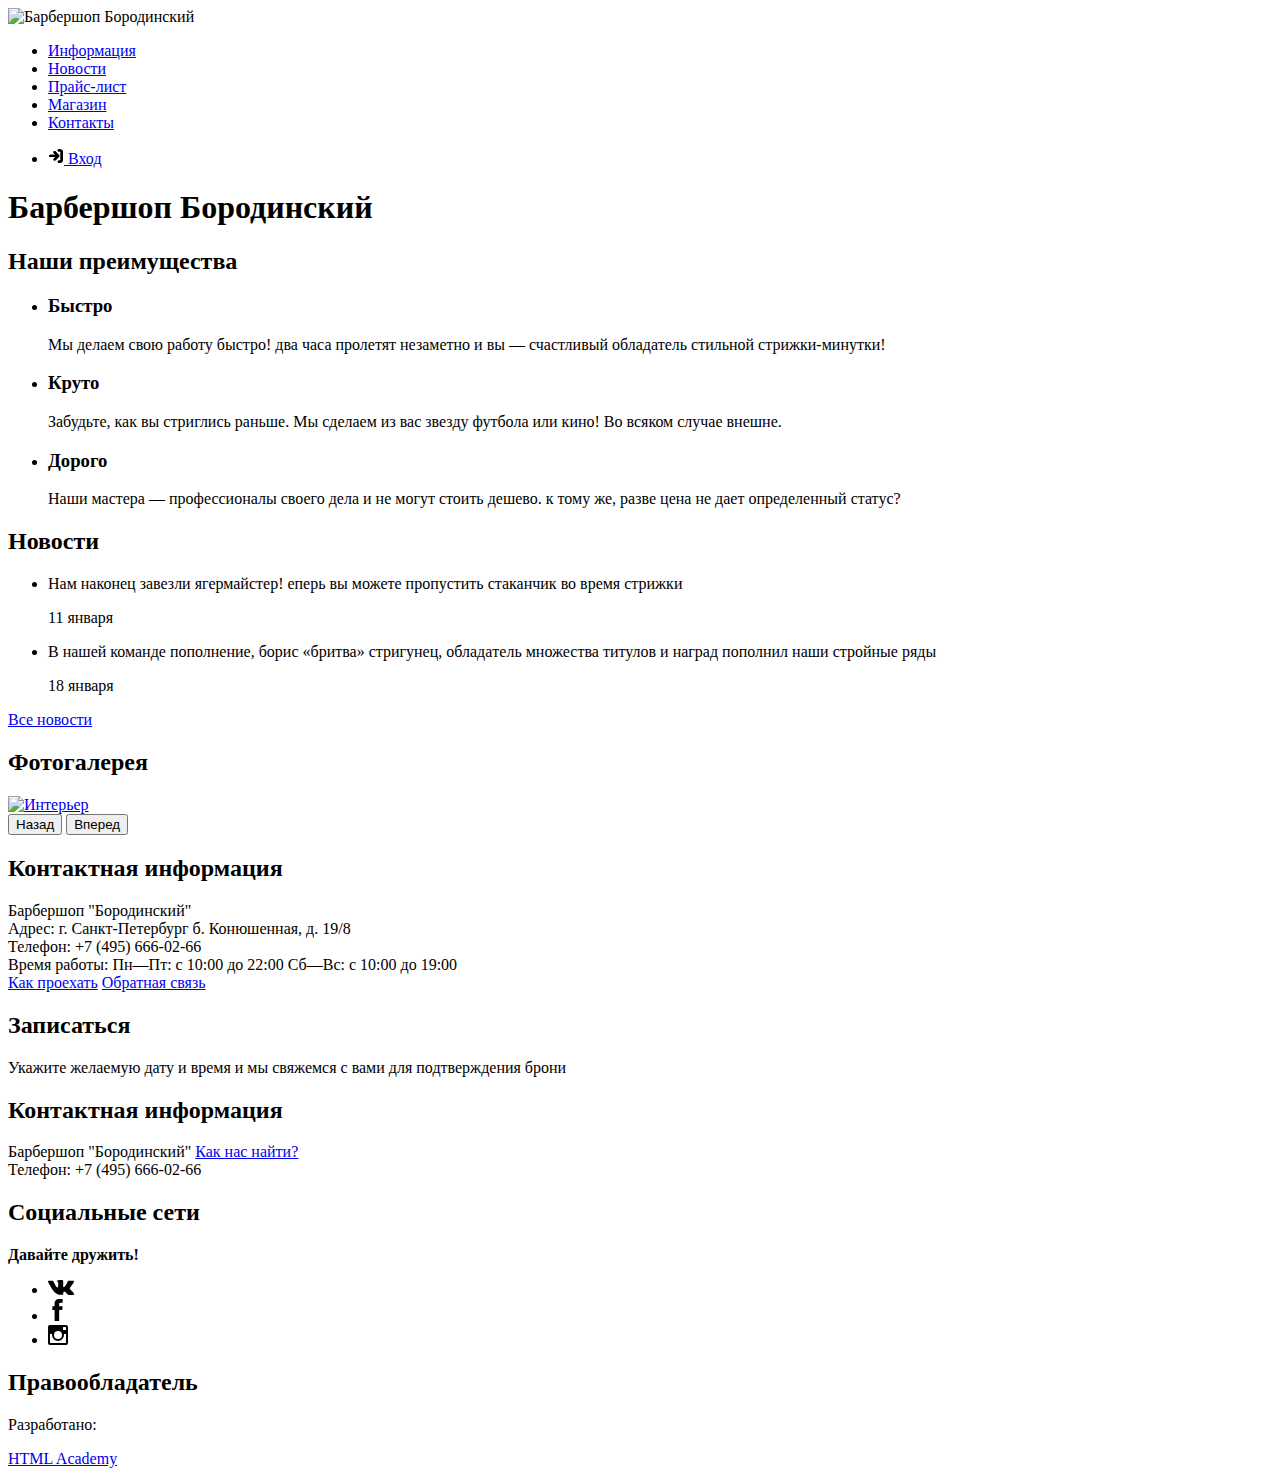
==== index.html @ 4ad704fa "Добавляет векторные изображения" ====
<!DOCTYPE html>
<html lang="ru">

<head>
  <meta charset="utf-8">
  <meta name="keywords" content="вёрстка, HTML, CSS, Барбершоп>">
  <meta name="description" content="Барбершоп Бородинский">
  <title>HTML Academy: Барбершоп</title>
</head>

<body>

  <div style="display: none;">
    <svg xmlns="http://www.w3.org/2000/svg" xmlns:xlink="http://www.w3.org/1999/xlink">
      <symbol id="icon-cross" viewBox="0 0 12 12">
        <path
          d="M11.12 2a.4.4 0 0 1 0 .57L8 5.71a.4.4 0 0 0 0 .57l3.14 3.14a.4.4 0 0 1 0 .57L10 11.13a.41.41 0 0 1-.57 0L6.27 8a.41.41 0 0 0-.57 0l-3.14 3.12a.41.41 0 0 1-.57 0L.85 10a.4.4 0 0 1 0-.57L4 6.28a.4.4 0 0 0 0-.57L.85 2.57a.4.4 0 0 1 0-.57L2 .86a.41.41 0 0 1 .57 0L5.7 4a.4.4 0 0 0 .57 0L9.41.87a.41.41 0 0 1 .57 0z" />
      </symbol>
      <symbol id="icon-vk" viewBox="0 0 26.14 14.91">
        <path
          d="M26 13.47l-.09-.17a13.55 13.55 0 0 0-2.6-3q-.87-.83-1.1-1.12A1 1 0 0 1 22 8a10.27 10.27 0 0 1 1.22-1.78l.88-1.16q2.35-3.13 2-4L26 .94a.8.8 0 0 0-.4-.22 2.14 2.14 0 0 0-.87 0h-3.92a.51.51 0 0 0-.27 0h-.3a.6.6 0 0 0-.15.14.93.93 0 0 0-.14.24 22.22 22.22 0 0 1-1.46 3.06q-.5.84-.93 1.46a7 7 0 0 1-.71.91 4.94 4.94 0 0 1-.52.47q-.23.18-.35.15l-.23-.05a.9.9 0 0 1-.31-.33 1.49 1.49 0 0 1-.16-.53V1.6a3.14 3.14 0 0 0 0-.62 2.12 2.12 0 0 0-.14-.44.73.73 0 0 0-.28-.33 1.57 1.57 0 0 0-.46-.18A9 9 0 0 0 12.57 0a8.93 8.93 0 0 0-3.25.33 1.83 1.83 0 0 0-.52.41q-.25.3-.07.33a1.67 1.67 0 0 1 1.16.59l.08.16a2.6 2.6 0 0 1 .19.63 6.32 6.32 0 0 1 .12 1 10.59 10.59 0 0 1 0 1.7q-.07.71-.13 1.1a2.21 2.21 0 0 1-.18.64 2.69 2.69 0 0 1-.16.3l-.07.07a1 1 0 0 1-.37.07.86.86 0 0 1-.46-.19 3.27 3.27 0 0 1-.56-.52 7 7 0 0 1-.66-.93q-.37-.6-.76-1.42l-.22-.39q-.2-.38-.56-1.11t-.62-1.43A.9.9 0 0 0 5.2.9h-.07a.93.93 0 0 0-.22-.16A1.44 1.44 0 0 0 4.6.65L.87.68A1 1 0 0 0 .1.94L0 1a.44.44 0 0 0 0 .22 1.08 1.08 0 0 0 .08.37Q.9 3.53 1.86 5.31t1.66 2.87Q4.23 9.27 5 10.24t1 1.24l.37.41.34.33a8.06 8.06 0 0 0 1 .78 16.34 16.34 0 0 0 1.4.9 7.6 7.6 0 0 0 1.79.72 6.19 6.19 0 0 0 2 .22h1.57a1.08 1.08 0 0 0 .72-.3l.05-.07a.9.9 0 0 0 .1-.25 1.38 1.38 0 0 0 0-.37 4.48 4.48 0 0 1 .09-1.05 2.77 2.77 0 0 1 .23-.71 1.74 1.74 0 0 1 .29-.4 1.19 1.19 0 0 1 .23-.2h.11a.86.86 0 0 1 .77.21 4.52 4.52 0 0 1 .83.79q.39.47.93 1.05a6.41 6.41 0 0 0 1 .87l.27.16a3.31 3.31 0 0 0 .71.3 1.53 1.53 0 0 0 .76.07l3.48-.05a1.58 1.58 0 0 0 .8-.17.68.68 0 0 0 .34-.37 1.06 1.06 0 0 0 0-.46 1.71 1.71 0 0 0-.1-.36z" />
      </symbol>
      <symbol id="icon-fb" viewBox="0 0 10.15 21.74">
        <path
          d="M3.34 1.12A4.77 4.77 0 0 1 6.53 0h3.61v3.81H7.81a1.07 1.07 0 0 0-1.09.83v2.55h3.42c-.08 1.23-.24 2.45-.41 3.67h-3v10.87H2.21V10.86H0V7.21h2.19V3.66a3.83 3.83 0 0 1 1.15-2.54z" />
      </symbol>
      <symbol id="icon-insta" viewBox="0 0 20 20">
        <path
          d="M18 0H2a2 2 0 0 0-2 2v16a2 2 0 0 0 2 2h16a2 2 0 0 0 2-2V2a2 2 0 0 0-2-2zm-8 6a4 4 0 1 1-4 4 4 4 0 0 1 4-4zM2.5 18a.47.47 0 0 1-.5-.5V9h2.1a3.4 3.4 0 0 0-.1 1 6 6 0 1 0 12 0 3.4 3.4 0 0 0-.1-1H18v8.5a.47.47 0 0 1-.5.5zM18 4.5a.47.47 0 0 1-.5.5h-2a.47.47 0 0 1-.5-.5v-2a.47.47 0 0 1 .5-.5h2a.47.47 0 0 1 .5.5z" />
      </symbol>
      <symbol id="icon-lock" viewBox="0 0 15 15">
        <path
          d="M11.25 6.56V3.75a3.75 3.75 0 1 0-7.5 0v2.81a1.88 1.88 0 0 0-1.88 1.88v4.69A1.87 1.87 0 0 0 3.75 15h7.5a1.88 1.88 0 0 0 1.88-1.88V8.44a1.88 1.88 0 0 0-1.88-1.87zM8 11.11v1.55a.47.47 0 0 1-.94 0v-1.55a.92.92 0 0 1-.47-.79.94.94 0 1 1 1.87 0 .92.92 0 0 1-.47.79zm1.37-4.55H5.63V3.75a1.87 1.87 0 1 1 3.75 0v2.81z" />
      </symbol>
      <symbol id="icon-login" viewBox="0 0 16 16">
        <path
          d="M7.31 9.06l-.08.07-1.43 1.46a1.24 1.24 0 0 0-.23.32 1.17 1.17 0 0 0 .19 1.33 1.15 1.15 0 0 0 .95.37 1.18 1.18 0 0 0 .79-.37l1.85-1.86 1.72-1.72a1.15 1.15 0 0 0 .19-.27 1.11 1.11 0 0 0 .12-.6 1 1 0 0 0-.21-.58c-.14-.17-.29-.32-.44-.48L7.34 3.34a1.1 1.1 0 0 0-1-.28 1.12 1.12 0 0 0-.7.41 1.14 1.14 0 0 0-.27.67 1.19 1.19 0 0 0 .39 1l1.5 1.5.08.08H2.1a1.21 1.21 0 0 0-.72.42 1.15 1.15 0 0 0-.24 1 1.12 1.12 0 0 0 .39.62 1.14 1.14 0 0 0 .78.29h5zM12.51 8v3.93a.59.59 0 0 1-.26.5.67.67 0 0 1-.41.11h-1.27a1.18 1.18 0 0 0-.66.42 1.17 1.17 0 0 0 .21 1.67 1.1 1.1 0 0 0 .69.24h1a6 6 0 0 0 .64 0 2.32 2.32 0 0 0 .73-.24 3 3 0 0 0 .62-.42 3.14 3.14 0 0 0 .71-.86 2.88 2.88 0 0 0 .35-1.42v-8.2a2.51 2.51 0 0 0-.26-.9 3.05 3.05 0 0 0-.88-1.07 2.88 2.88 0 0 0-1.78-.62h-1.32a1.15 1.15 0 0 0-.65.37 1.12 1.12 0 0 0-.31.73 1.1 1.1 0 0 0 .18.67 1.13 1.13 0 0 0 1 .56h1.18a.62.62 0 0 1 .55.56v3.94z" />
        <path
          d="M7.31 9.06h-5a1.14 1.14 0 0 1-.78-.29 1.12 1.12 0 0 1-.39-.62 1.15 1.15 0 0 1 .24-1 1.21 1.21 0 0 1 .72-.45h5.24l-.08-.08-1.5-1.5a1.19 1.19 0 0 1-.39-1 1.14 1.14 0 0 1 .27-.67 1.12 1.12 0 0 1 .7-.41 1.1 1.1 0 0 1 1 .28l3.39 3.38c.15.15.3.31.44.48a1 1 0 0 1 .21.58 1.11 1.11 0 0 1-.12.6 1.15 1.15 0 0 1-.19.27l-1.72 1.75-1.84 1.86a1.18 1.18 0 0 1-.79.37 1.15 1.15 0 0 1-.95-.37 1.17 1.17 0 0 1-.19-1.33 1.24 1.24 0 0 1 .23-.32l1.43-1.44.08-.07z" />
        <path
          d="M12.51 8V4.06a.62.62 0 0 0-.51-.57h-1.18a1.13 1.13 0 0 1-1-.56 1.1 1.1 0 0 1-.18-.67 1.12 1.12 0 0 1 .36-.75 1.15 1.15 0 0 1 .65-.37h1.32a2.88 2.88 0 0 1 1.78.62 3.05 3.05 0 0 1 .85 1.04 2.51 2.51 0 0 1 .26.9v8.2a2.88 2.88 0 0 1-.35 1.42 3.14 3.14 0 0 1-.71.86 3 3 0 0 1-.62.42 2.32 2.32 0 0 1-.73.24 5.94 5.94 0 0 1-.64 0h-1a1.1 1.1 0 0 1-.69-.24 1.17 1.17 0 0 1-.21-1.6 1.18 1.18 0 0 1 .66-.42h1.27a.67.67 0 0 0 .41-.11.59.59 0 0 0 .26-.5V8.04z" />
      </symbol>
      <symbol id="icon-user" viewBox="0 0 15 15">
        <path
          d="M13.31 11.5a2.38 2.38 0 0 0-.87-1.24 11.26 11.26 0 0 0-2.7-1.15 3.6 3.6 0 0 1-.65-.28.76.76 0 0 1-.29-.52 2.59 2.59 0 0 1 0-.31 6.73 6.73 0 0 0 1.07-3.64 2.14 2.14 0 0 0-2.41-2.45A2.14 2.14 0 0 0 5 4.36a6.64 6.64 0 0 0 1.23 3.73v.21a.75.75 0 0 1-.29.52 3.57 3.57 0 0 1-.65.28 11.21 11.21 0 0 0-2.7 1.13 2.46 2.46 0 0 0-.87 1.27 5.12 5.12 0 0 0-.22 1.61h12.03a5.12 5.12 0 0 0-.22-1.61z" />
      </symbol>
    </svg>
  </div>

  <header class="page-header">
    <div class="container">
      <div class="page-header__wrapper">
        <nav class="page-header__nav main-nav">
          <a class="page-header__logo logo">
            <img src="https://via.placeholder.com/371x155" width="371" height="155" alt="Барбершоп Бородинский">
          </a>
          <ul class="main-nav__list">
            <li class="main-nav__item">
              <a class="main-nav__link" href="#">Информация</a>
            </li>
            <li class="main-nav__item">
              <a class="main-nav__link" href="#">Новости</a>
            </li>
            <li class="main-nav__item">
              <a class="main-nav__link" href="#">Прайс-лист</a>
            </li>
            <li class="main-nav__item">
              <a class="main-nav__link" href="catalog.html">Магазин</a>
            </li>
            <li class="main-nav__item">
              <a class="main-nav__link" href="#contacts">Контакты</a>
            </li>
          </ul>
          <ul class="personal-area">
            <li class="personal-area__item">
              <a class="personal-area__link" href="#">
                <svg role="img" aria-hidden="true" width="16" height="16">
                  <use xlink:href="#icon-login" x="0" y="0"></use>
                </svg>
                Вход
              </a>
            </li>
          </ul>
        </nav>
      </div>
    </div>
  </header>
  <!-- /.page-header -->

  <main>
    <h1 class="visually-hidden">Барбершоп Бородинский</h1>

    <section class="advantages">
      <h2 class="visually-hidden">Наши преимущества</h2>
      <div class="container">
        <ul class="advantages__list">
          <li class="advantages__item">
            <h3 class="advantages__title">Быстро</h3>
            <p class="advantages__description">Мы делаем свою работу быстро! два часа пролетят незаметно и вы —
              счастливый обладатель стильной стрижки-минутки!</p>
          </li>
          <li class="advantages__item">
            <h3 class="advantages__title">Круто</h3>
            <p class="advantages__description">Забудьте, как вы стриглись раньше. Мы сделаем из вас звезду футбола или
              кино! Во всяком случае внешне.</p>
          </li>
          <li class="advantages__item">
            <h3 class="advantages__title">Дорого</h3>
            <p class="advantages__description">Наши мастера — профессионалы своего дела и не могут стоить дешево. к тому
              же, разве цена не дает определенный статус?</p>
          </li>
        </ul>
      </div>
    </section>
    <!-- /.advantages -->

    <div class="container">
      <div class="page-wrapper">

        <section class="section news">
          <h2 class="section__title">Новости</h2>
          <ul class="news__list">
            <li class="news__item">
              <p class="news__description">Нам наконец завезли ягермайстер! еперь вы можете пропустить стаканчик во
                время стрижки</p>
              <!-- <date class="news__date" datetime="2020-01-11">11 января</date> -->
              <span class="news__date">11 января</span>
            </li>
            <li class="news__item">
              <p class="news__description">В нашей команде пополнение, борис «бритва» стригунец, обладaтель множества
                титулов и наград пополнил наши стройные ряды</p>
              <!-- <date class="news__date" datetime="2020-01-18">18 января</date> -->
              <span class="news__date">18 января</span>
            </li>
          </ul>
          <a class="btn" href="news.html">Все новости</a>
        </section>
        <!-- /.news -->

        <section class="section photo">
          <h2 class="section__title">Фотогалерея</h2>
          <div class="photo__gallery">
            <a href="#">
              <img src="img/studio.jpg" width="286" height="164" alt="Интерьер">
            </a>
          </div>
          <div class="photo__buttons">
            <button class="photo__btn photo__btn--previous btn" type="button">Назад</button>
            <button class="photo__btn photo__btn--next btn" type="button">Вперед</button>
          </div>
        </section>
        <!-- /.photo -->

      </div>
      <div class="page-wrapper">

        <section id="contacts" class="section contacts">
          <h2 class="section__title">Контактная информация</h2>
          <div itemscope itemtype="http://schema.org/LocalBusiness">
            <span itemprop="name" class="company">Барбершоп "Бородинский"</span>
            <div itemprop="address" itemscope itemtype="http://schema.org/PostalAddress">
              Адрес:
              <span itemprop="addressLocality">г. Санкт-Петербург</span>
              <span itemprop="streetAddress" class="street">б. Конюшенная, д. 19/8</span>
            </div>
            <div>Телефон: <span itemprop="telephone">+7 (495) 666-02-66</span></div>
            <div>
              Время работы:
              <span itemprop="openingHours" content="Mo-Fr 10:00-22:00">Пн—Пт: с 10:00 до 22:00</span>
              <span itemprop="openingHours" content="Sa-Su 10:00-19:00">Сб—Вс: с 10:00 до 19:00</span>
            </div>
          </div>
          <div class="contacts__buttons">
            <a class="contacts__btn contacts__btn--get-to btn" href="map.html">Как проехать</a>
            <a class="contacts__btn contacts__btn--feedback btn" href="contacts.html">Обратная связь</a>
          </div>
        </section>
        <!-- /.contacts -->

        <section class="section sign-up">
          <h2 class="section__title">Записаться</h2>
          <p class="sing-up__lead">Укажите желаемую дату и время и мы свяжемся с вами для подтверждения брони</p>
          <!-- Здесь будет форма -->
        </section>
        <!-- /.sign-up -->

      </div>
    </div>

  </main>
  <!-- /main -->

  <footer class="page-footer">
    <div class="container">
      <div class="page-footer__wrapper">

        <section class="page-footer__contacts footer-contacts">
          <h2 class="visually-hidden">Контактная информация</h2>
          <div itemscope itemtype="http://schema.org/LocalBusiness">
            <span itemprop="name" class="company">Барбершоп "Бородинский"</span>
            <a href="map.html">Как нас найти?</a>
            <div>Телефон: <span itemprop="telephone">+7 (495) 666-02-66</span></div>
          </div>
        </section>
        <!-- /.footer-contacts -->

        <section class="social">
          <h2 class="visually-hidden">Социальные сети</h2>
          <b class="social__lead">Давайте дружить!</b>
          <ul class="social__list">
            <li class="social__item">
              <a href="https://vk.com/" class="social__link" aria-label="ВКонтакте" target="_blank" rel="noreferrer">
                <svg role="img" aria-hidden="true" width="26" height="15">
                  <use xlink:href="#icon-vk" x="0" y="0"></use>
                </svg>
              </a>
            </li>
            <li class="social__item">
              <a href="https://facebook.com/" class="social__link" aria-label="Фейсбук" target="_blank"
                rel="noreferrer">
                <svg role="img" aria-hidden="true" width="19" height="22">
                  <use xlink:href="#icon-fb" x="0" y="0"></use>
                </svg>
              </a>
            </li>
            <li class="social__item">
              <a href="https://instagram.com/" class="social__link" aria-label="Инстаграм" target="_blank"
                rel="noreferrer">
                <svg role="img" aria-hidden="true" width="20" height="20">
                  <use xlink:href="#icon-insta" x="0" y="0"></use>
                </svg>
              </a>
            </li>
          </ul>
        </section>
        <!-- /.social -->

        <section class="copyright">
          <h2 class="visually-hidden">Правообладатель</h2>
          <p>Разработано:</p>
          <a href="https://htmlacademy.ru">HTML Academy</a>
        </section>
        <!-- /.copyright -->

      </div>
    </div>
  </footer>
  <!-- /.page-footer -->

</body>

</html>
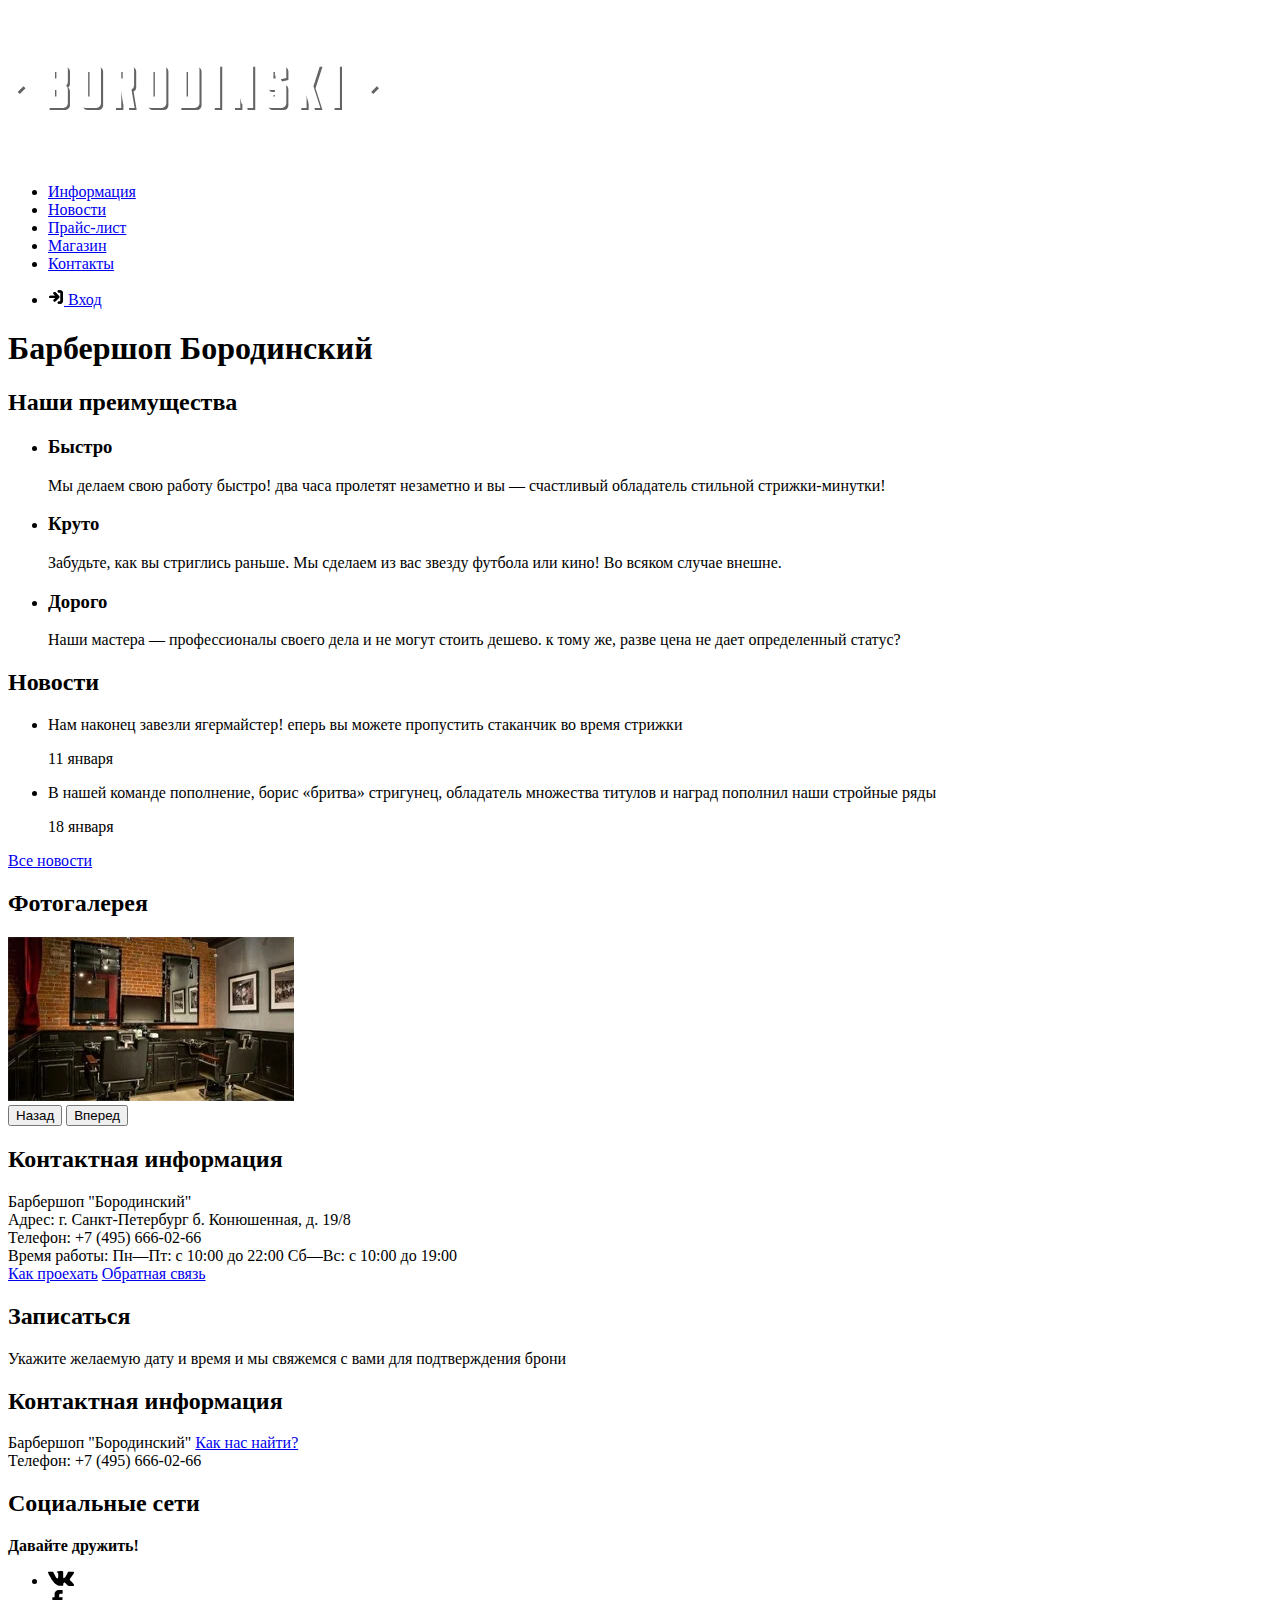
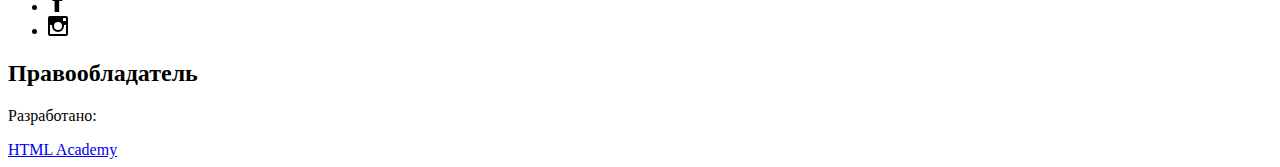
==== commit 89a92b78: "Добавляет контентные изображения" ====
--- a/index.html
+++ b/index.html
@@ -52,7 +52,7 @@
       <div class="page-header__wrapper">
         <nav class="page-header__nav main-nav">
           <a class="page-header__logo logo">
-            <img src="https://via.placeholder.com/371x155" width="371" height="155" alt="Барбершоп Бородинский">
+            <img src="img/index-logo.svg" width="371" height="155" alt="Барбершоп Бородинский">
           </a>
           <ul class="main-nav__list">
             <li class="main-nav__item">
@@ -141,7 +141,10 @@
           <h2 class="section__title">Фотогалерея</h2>
           <div class="photo__gallery">
             <a href="#">
-              <img src="img/studio.jpg" width="286" height="164" alt="Интерьер">
+              <picture>
+                <source type="image/webp" srcset="img/files/index-gallery-1@1x.webp 1x">
+                <img src="img/files/index-gallery-1@1x.jpg" width="286" height="164" alt="Интерьер">
+              </picture>
             </a>
           </div>
           <div class="photo__buttons">
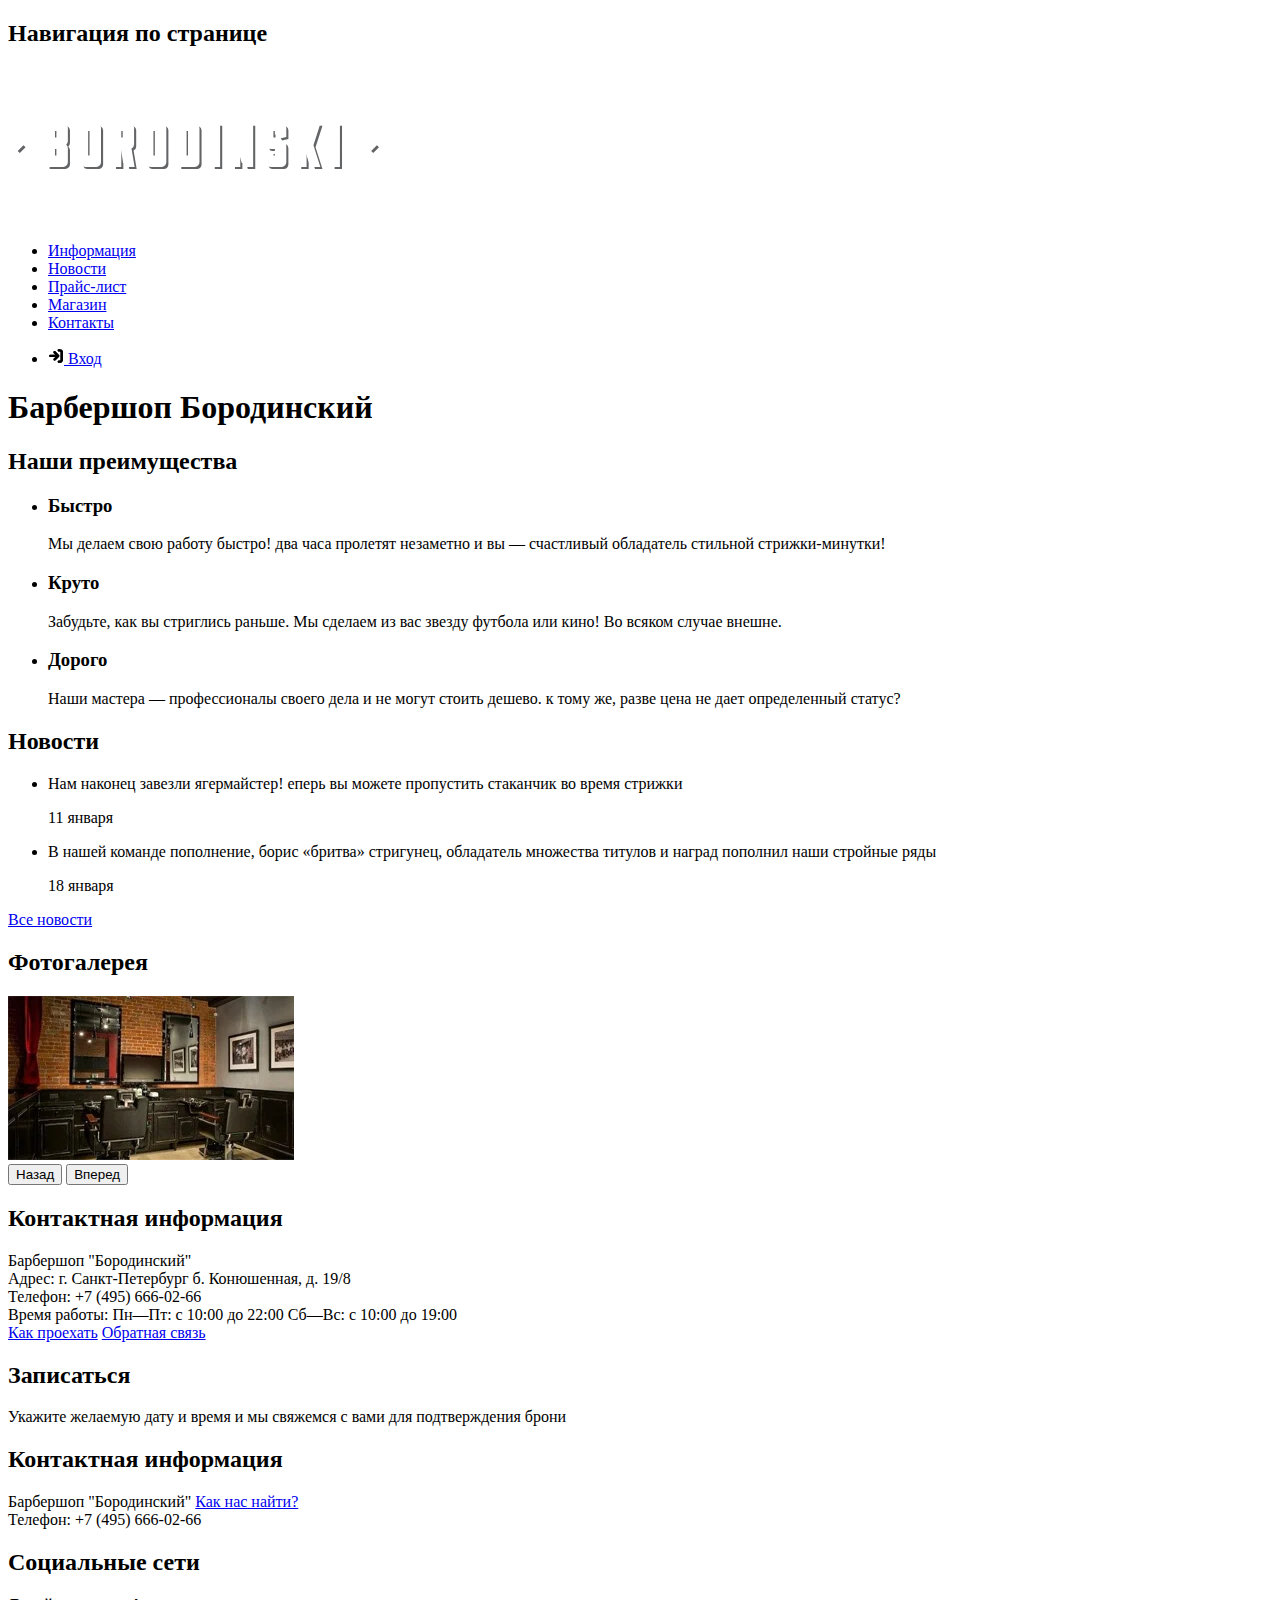
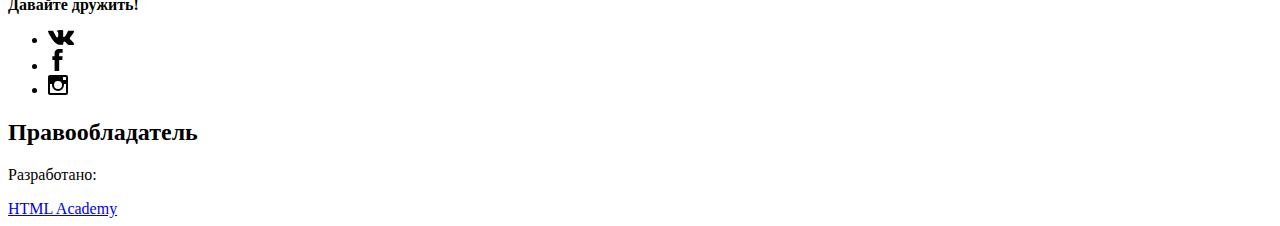
==== commit 16e076d2: "Добавляет атрибуты Aria" ====
--- a/index.html
+++ b/index.html
@@ -5,6 +5,10 @@
   <meta charset="utf-8">
   <meta name="keywords" content="вёрстка, HTML, CSS, Барбершоп>">
   <meta name="description" content="Барбершоп Бородинский">
+  <link rel="icon" type="image/png" sizes="32x32" href="img/icon-32.png">
+  <link rel="icon" type="image/png" sizes="16x16" href="img/icon-16.png">
+  <link rel="apple-touch-icon" sizes="180x180" href="/apple-touch-icon.png">
+  <link rel="manifest" href="/manifest.json">
   <title>HTML Academy: Барбершоп</title>
 </head>
 
@@ -50,24 +54,25 @@
   <header class="page-header">
     <div class="container">
       <div class="page-header__wrapper">
-        <nav class="page-header__nav main-nav">
+        <nav class="page-header__nav main-nav" aria-labelledby="nav-heading">
+          <h2 id="nav-heading" class="visually-hidden">Навигация по странице</h2>
           <a class="page-header__logo logo">
             <img src="img/index-logo.svg" width="371" height="155" alt="Барбершоп Бородинский">
           </a>
-          <ul class="main-nav__list">
-            <li class="main-nav__item">
+          <ul class="main-nav__list" role="menu">
+            <li class="main-nav__item" role="menuitem">
               <a class="main-nav__link" href="#">Информация</a>
             </li>
-            <li class="main-nav__item">
+            <li class="main-nav__item" role="menuitem">
               <a class="main-nav__link" href="#">Новости</a>
             </li>
-            <li class="main-nav__item">
+            <li class="main-nav__item" role="menuitem">
               <a class="main-nav__link" href="#">Прайс-лист</a>
             </li>
-            <li class="main-nav__item">
+            <li class="main-nav__item" role="menuitem">
               <a class="main-nav__link" href="catalog.html">Магазин</a>
             </li>
-            <li class="main-nav__item">
+            <li class="main-nav__item" role="menuitem">
               <a class="main-nav__link" href="#contacts">Контакты</a>
             </li>
           </ul>
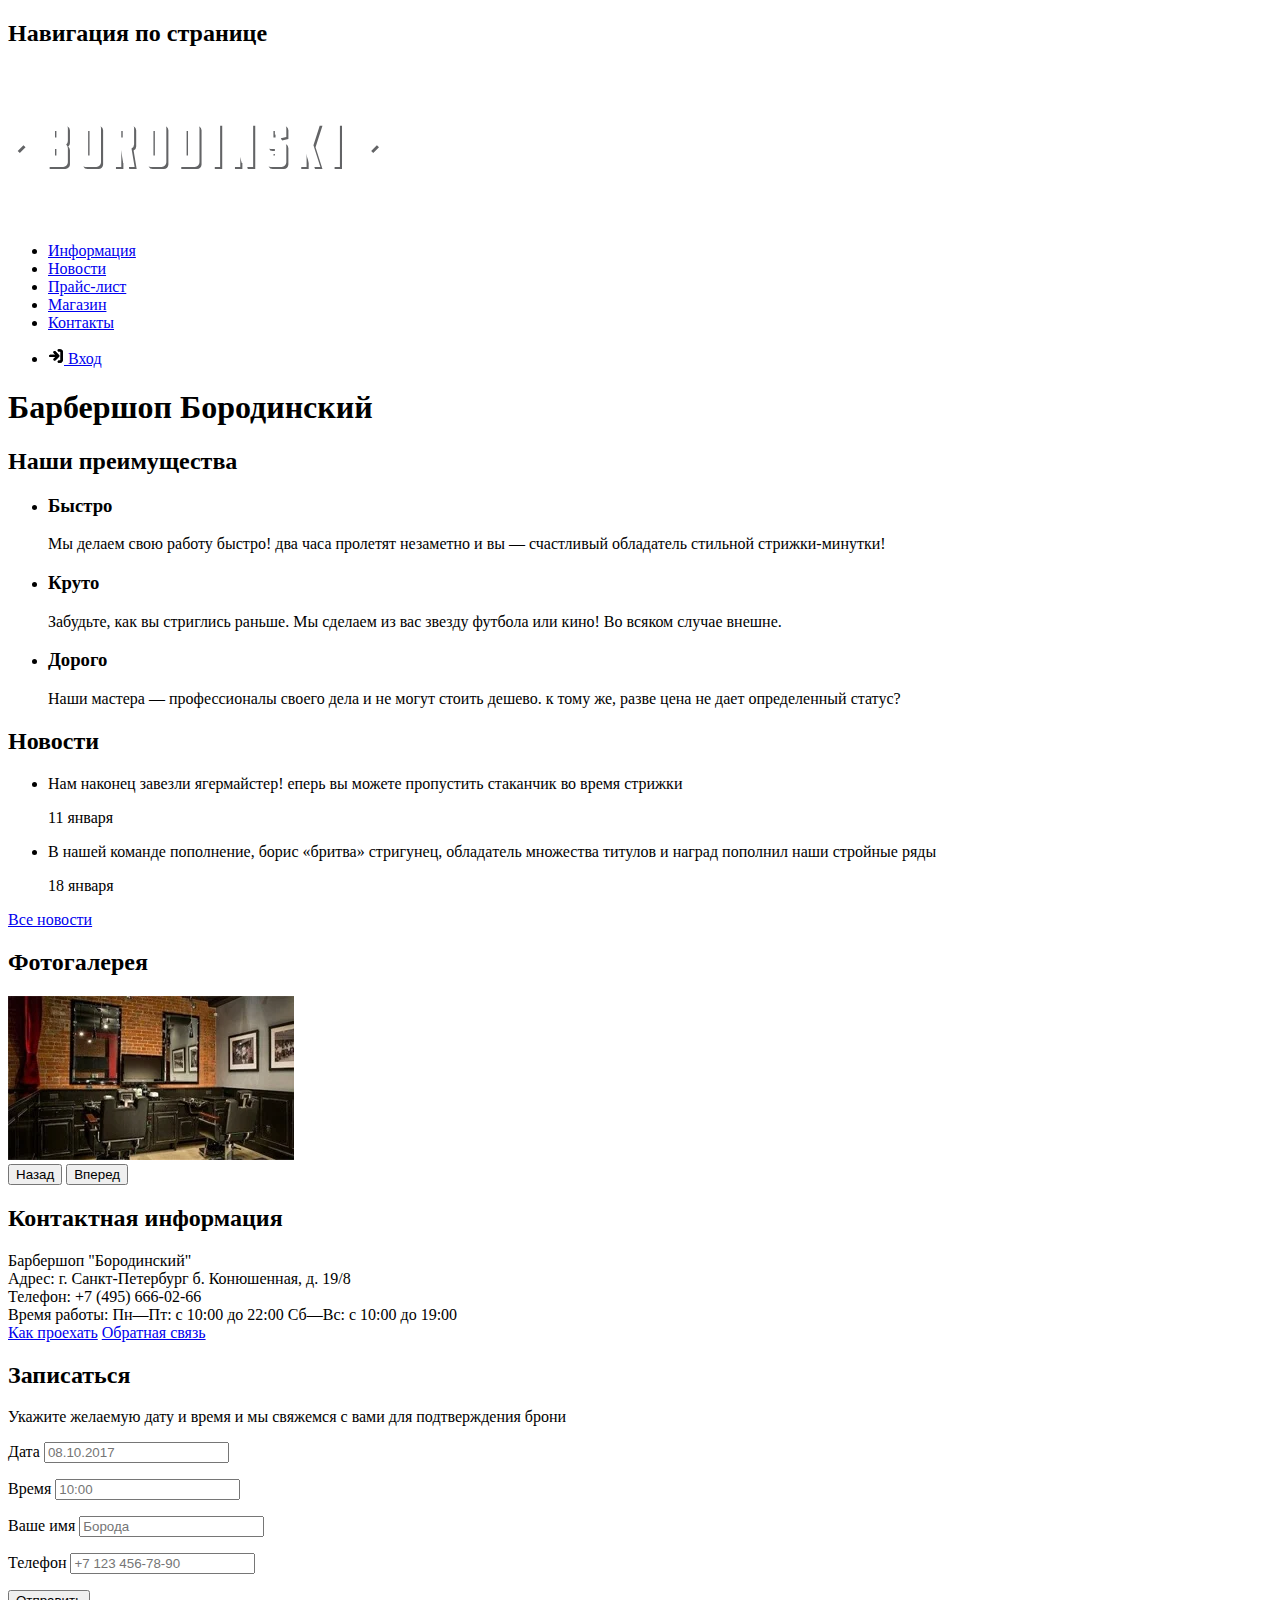
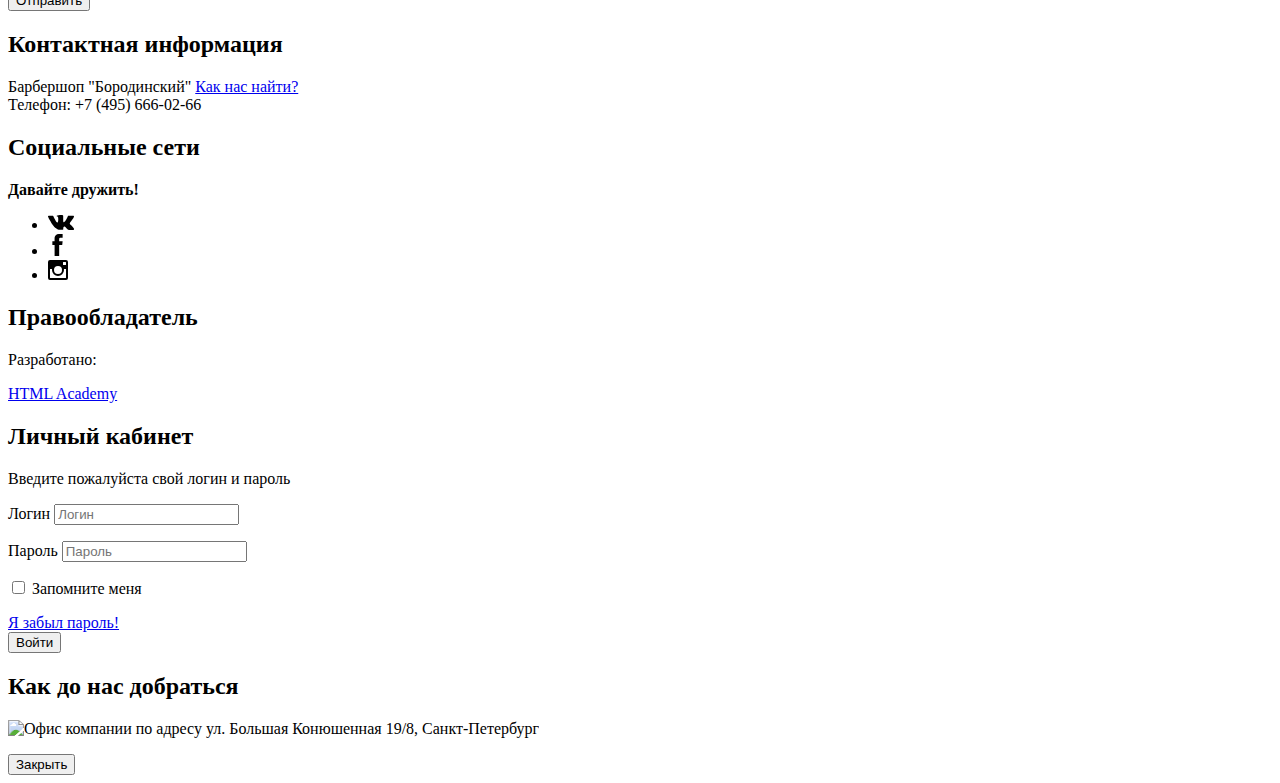
==== commit b6a703fc: "Добавляет модальные окна на все страницы" ====
--- a/index.html
+++ b/index.html
@@ -95,8 +95,8 @@
   <main>
     <h1 class="visually-hidden">Барбершоп Бородинский</h1>
 
-    <section class="advantages">
-      <h2 class="visually-hidden">Наши преимущества</h2>
+    <section class="advantages" aria-labelledby="advantages">
+      <h2 id="advantages" class="visually-hidden">Наши преимущества</h2>
       <div class="container">
         <ul class="advantages__list">
           <li class="advantages__item">
@@ -122,8 +122,8 @@
     <div class="container">
       <div class="page-wrapper">
 
-        <section class="section news">
-          <h2 class="section__title">Новости</h2>
+        <section class="section news" aria-labelledby="news">
+          <h2 id="news" class="section__title">Новости</h2>
           <ul class="news__list">
             <li class="news__item">
               <p class="news__description">Нам наконец завезли ягермайстер! еперь вы можете пропустить стаканчик во
@@ -142,8 +142,8 @@
         </section>
         <!-- /.news -->
 
-        <section class="section photo">
-          <h2 class="section__title">Фотогалерея</h2>
+        <section class="section photo" aria-labelledby="photo">
+          <h2 id="photo" class="section__title">Фотогалерея</h2>
           <div class="photo__gallery">
             <a href="#">
               <picture>
@@ -162,8 +162,8 @@
       </div>
       <div class="page-wrapper">
 
-        <section id="contacts" class="section contacts">
-          <h2 class="section__title">Контактная информация</h2>
+        <section class="section contacts" aria-labelledby="contacts">
+          <h2 id="contacts" class="section__title">Контактная информация</h2>
           <div itemscope itemtype="http://schema.org/LocalBusiness">
             <span itemprop="name" class="company">Барбершоп "Бородинский"</span>
             <div itemprop="address" itemscope itemtype="http://schema.org/PostalAddress">
@@ -185,10 +185,32 @@
         </section>
         <!-- /.contacts -->
 
-        <section class="section sign-up">
-          <h2 class="section__title">Записаться</h2>
+        <section class="section sign-up" aria-labelledby="sign-up">
+          <h2 id="sign-up" class="section__title">Записаться</h2>
           <p class="sing-up__lead">Укажите желаемую дату и время и мы свяжемся с вами для подтверждения брони</p>
-          <!-- Здесь будет форма -->
+          <form class="sign-up__form sign-up-form" action="https://echo.htmlacademy.ru" method="post">
+            <div class="sign-up-form__row">
+              <p class="sign-up-form__col">
+                <label class="sign-up-form__label" for="date">Дата</label>
+                <input type="text" name="date" id="date" placeholder="08.10.2017" required>
+              </p>
+              <p class="sign-up-form__col">
+                <label class="sign-up-form__label" for="time">Время</label>
+                <input type="text" name="time" id="time" placeholder="10:00" required>
+              </p>
+            </div>
+            <div class="sign-up-form__row">
+              <p class="sign-up-form__col">
+                <label class="sign-up-form__label" for="name">Ваше имя</label>
+                <input type="text" name="name" id="name" placeholder="Борода" required>
+              </p>
+              <p class="sign-up-form__col">
+                <label class="sign-up-form__label" for="phone">Телефон</label>
+                <input type="tel" name="phone" id="phone" placeholder="+7 123 456-78-90" required>
+              </p>
+            </div>
+            <button class="sign-up-form__btn" type="submit">Отправить</button>
+          </form>
         </section>
         <!-- /.sign-up -->
 
@@ -202,8 +224,8 @@
     <div class="container">
       <div class="page-footer__wrapper">
 
-        <section class="page-footer__contacts footer-contacts">
-          <h2 class="visually-hidden">Контактная информация</h2>
+        <section class="page-footer__contacts footer-contacts" aria-labelledby="footer-contacts">
+          <h2 id="footer-contacts" class="visually-hidden">Контактная информация</h2>
           <div itemscope itemtype="http://schema.org/LocalBusiness">
             <span itemprop="name" class="company">Барбершоп "Бородинский"</span>
             <a href="map.html">Как нас найти?</a>
@@ -212,8 +234,8 @@
         </section>
         <!-- /.footer-contacts -->
 
-        <section class="social">
-          <h2 class="visually-hidden">Социальные сети</h2>
+        <section class="social" aria-labelledby="social">
+          <h2 id="social" class="visually-hidden">Социальные сети</h2>
           <b class="social__lead">Давайте дружить!</b>
           <ul class="social__list">
             <li class="social__item">
@@ -243,8 +265,8 @@
         </section>
         <!-- /.social -->
 
-        <section class="copyright">
-          <h2 class="visually-hidden">Правообладатель</h2>
+        <section class="copyright" aria-labelledby="copyright">
+          <h2 id="copyright" class="visually-hidden">Правообладатель</h2>
           <p>Разработано:</p>
           <a href="https://htmlacademy.ru">HTML Academy</a>
         </section>
@@ -255,6 +277,40 @@
   </footer>
   <!-- /.page-footer -->
 
+  <section class="modal" aria-labelledby="modal">
+    <h2 id="modal" class="modal__title">Личный кабинет</h2>
+    <p class="modal__lead">Введите пожалуйста свой логин и пароль</p>
+    <form class="modal__form modal-form" action="https://echo.htmlacademy.ru" method="post">
+      <p class="modal-form__row">
+        <label class="visually-hidden" for="login">Логин</label>
+        <input type="email" name="login" id="login" placeholder="Логин" required>
+      </p>
+      <p class="modal-form__row">
+        <label class="visually-hidden" for="password">Пароль</label>
+        <input type="password" name="password" id="password" placeholder="Пароль" required>
+      </p>
+      <div class="modal-form__row">
+        <p class="modal-form__col">
+          <input type="checkbox" name="checkbox" id="checkbox">
+          <label class="modal-form__label" for="checkbox">Запомните меня</label>
+        </p>
+        <a class="modal-form__link" href="#">Я забыл пароль!</a>
+      </div>
+      <button class="modal-form__btn" type="submit">Войти</button>
+    </form>
+  </section>
+  <!-- /.modal -->
+
+  <section class="map" aria-labelledby="map">
+    <h2 id="map" class="visually-hidden">Как до нас добраться</h2>
+    <p class="map__content">
+      <img src="img/map.jpg" width="780" height="560"
+        alt="Офис компании по адресу ул. Большая Конюшенная 19/8, Санкт-Петербург">
+    </p>
+    <button class="map__btn" type="button">Закрыть</button>
+  </section>
+  <!-- /.map -->
+
 </body>
 
 </html>
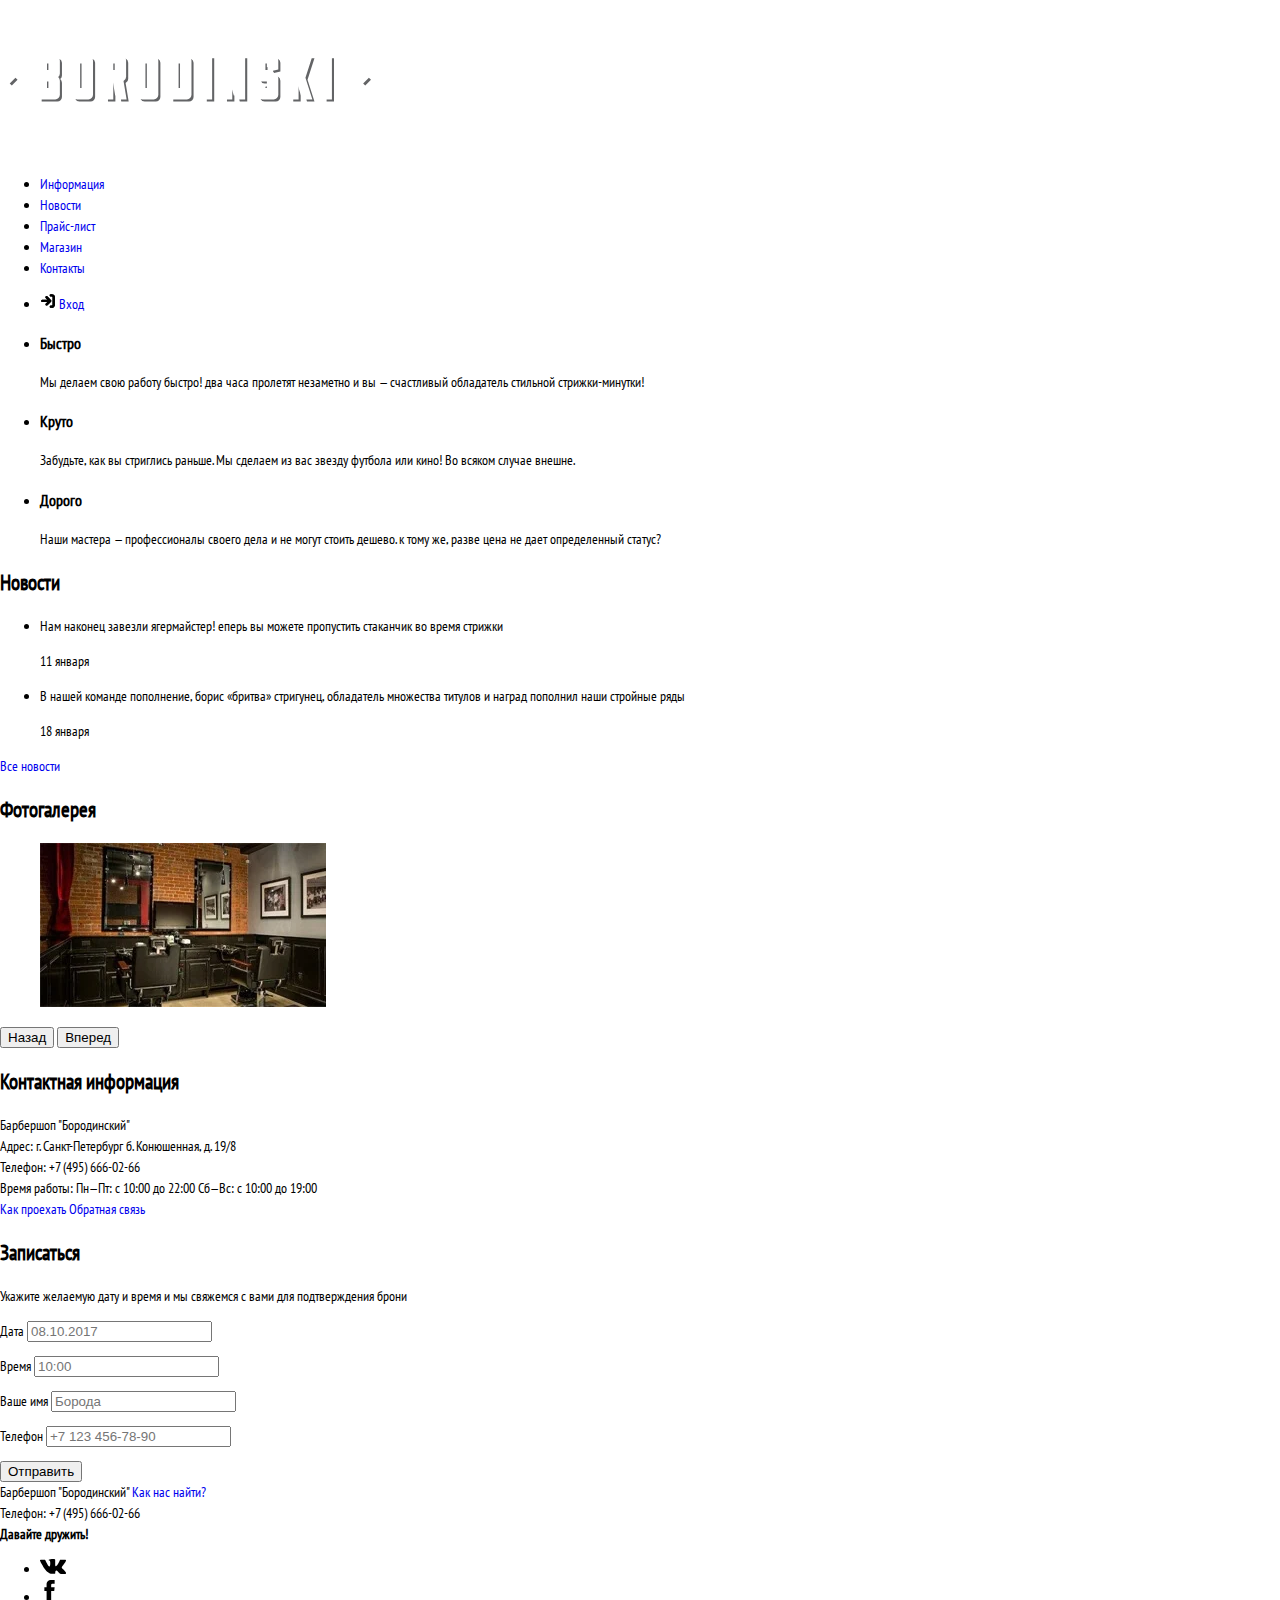
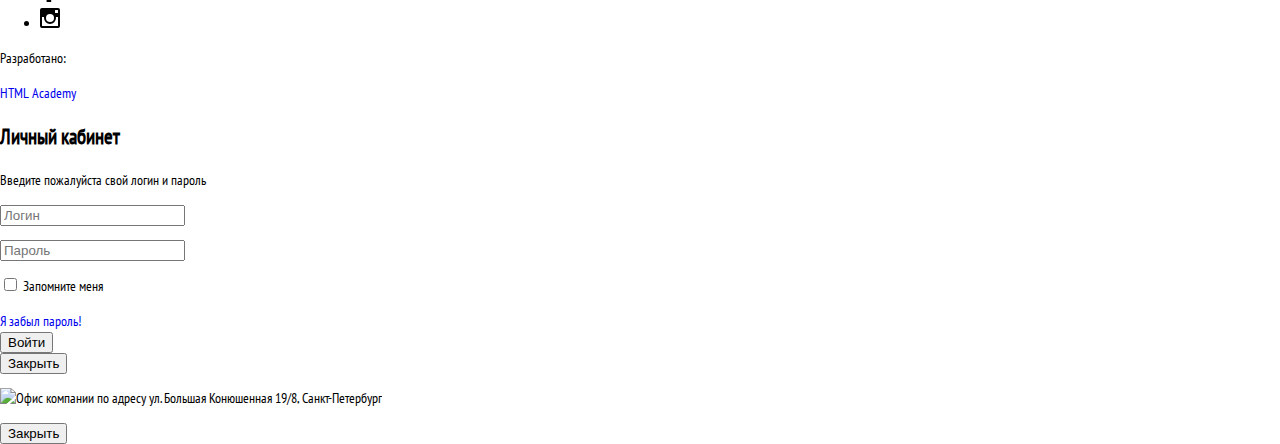
==== commit c3c31ed3: "Подключает шрифт "PT Sans Narrow" ко всем страницам проекта «Барбершоп»" ====
--- a/index.html
+++ b/index.html
@@ -9,7 +9,9 @@
   <link rel="icon" type="image/png" sizes="16x16" href="img/icon-16.png">
   <link rel="apple-touch-icon" sizes="180x180" href="/apple-touch-icon.png">
   <link rel="manifest" href="/manifest.json">
+  <link rel="preload" href="./fonts/pt-sans-narrow-regular.woff2" as="font" type="font/woff2" crossorigin="anonymous">
   <title>HTML Academy: Барбершоп</title>
+  <link rel="stylesheet" href="css/style.css">
 </head>
 
 <body>
@@ -144,14 +146,14 @@
 
         <section class="section photo" aria-labelledby="photo">
           <h2 id="photo" class="section__title">Фотогалерея</h2>
-          <div class="photo__gallery">
+          <figure class="photo__gallery">
             <a href="#">
               <picture>
                 <source type="image/webp" srcset="img/files/index-gallery-1@1x.webp 1x">
                 <img src="img/files/index-gallery-1@1x.jpg" width="286" height="164" alt="Интерьер">
               </picture>
             </a>
-          </div>
+          </figure>
           <div class="photo__buttons">
             <button class="photo__btn photo__btn--previous btn" type="button">Назад</button>
             <button class="photo__btn photo__btn--next btn" type="button">Вперед</button>
@@ -268,7 +270,7 @@
         <section class="copyright" aria-labelledby="copyright">
           <h2 id="copyright" class="visually-hidden">Правообладатель</h2>
           <p>Разработано:</p>
-          <a href="https://htmlacademy.ru">HTML Academy</a>
+          <a href="https://htmlacademy.ru" lang="en">HTML Academy</a>
         </section>
         <!-- /.copyright -->
 
@@ -277,7 +279,7 @@
   </footer>
   <!-- /.page-footer -->
 
-  <section class="modal" aria-labelledby="modal">
+  <section class="modal modal--login" aria-labelledby="modal">
     <h2 id="modal" class="modal__title">Личный кабинет</h2>
     <p class="modal__lead">Введите пожалуйста свой логин и пароль</p>
     <form class="modal__form modal-form" action="https://echo.htmlacademy.ru" method="post">
@@ -298,16 +300,17 @@
       </div>
       <button class="modal-form__btn" type="submit">Войти</button>
     </form>
+    <button class="modal__close-btn" type="button">Закрыть</button>
   </section>
   <!-- /.modal -->
 
-  <section class="map" aria-labelledby="map">
+  <section class="modal modal--map" aria-labelledby="map">
     <h2 id="map" class="visually-hidden">Как до нас добраться</h2>
     <p class="map__content">
-      <img src="img/map.jpg" width="780" height="560"
+      <img src="img/files/map-desktop@1x.png" width="780" height="560"
         alt="Офис компании по адресу ул. Большая Конюшенная 19/8, Санкт-Петербург">
     </p>
-    <button class="map__btn" type="button">Закрыть</button>
+    <button class="modal__close-btn" type="button">Закрыть</button>
   </section>
   <!-- /.map -->
 
--- a/css/style.css
+++ b/css/style.css
@@ -0,0 +1,63 @@
+@font-face {
+  font-family: "PT Sans Narrow";
+  font-style: normal;
+  font-weight: 400;
+  font-display: swap;
+  src: url("../fonts/pt-sans-narrow-regular.woff2") format("woff2"),
+    url("../fonts/pt-sans-narrow-regular.woff") format("woff");
+}
+
+html {
+  box-sizing: border-box;
+  font-size: 100%;
+}
+
+*,
+*::before,
+*::after {
+  box-sizing: inherit;
+}
+
+body {
+  font-family: "PT Sans Narrow", "Arial", sans-serif;
+  font-weight: 400;
+  line-height: 1.5;
+  font-size: 14px;
+
+  min-width: 320px;
+  height: 100%;
+  margin: 0;
+  padding: 0;
+
+  color: #000;
+  background-color: #fff;
+}
+
+a {
+  text-decoration: none;
+}
+
+img {
+  max-width: 100%;
+  height: auto;
+
+  pointer-events: none;
+}
+
+.visually-hidden:not(:focus):not(:active) {
+  position: absolute;
+
+  overflow: hidden;
+  clip: rect(0, 0, 0, 0);
+
+  width: 1px;
+  height: 1px;
+  margin: -1px;
+  padding: 0;
+
+  white-space: nowrap;
+
+  border: 0;
+
+  clip-path: inset(100%);
+}
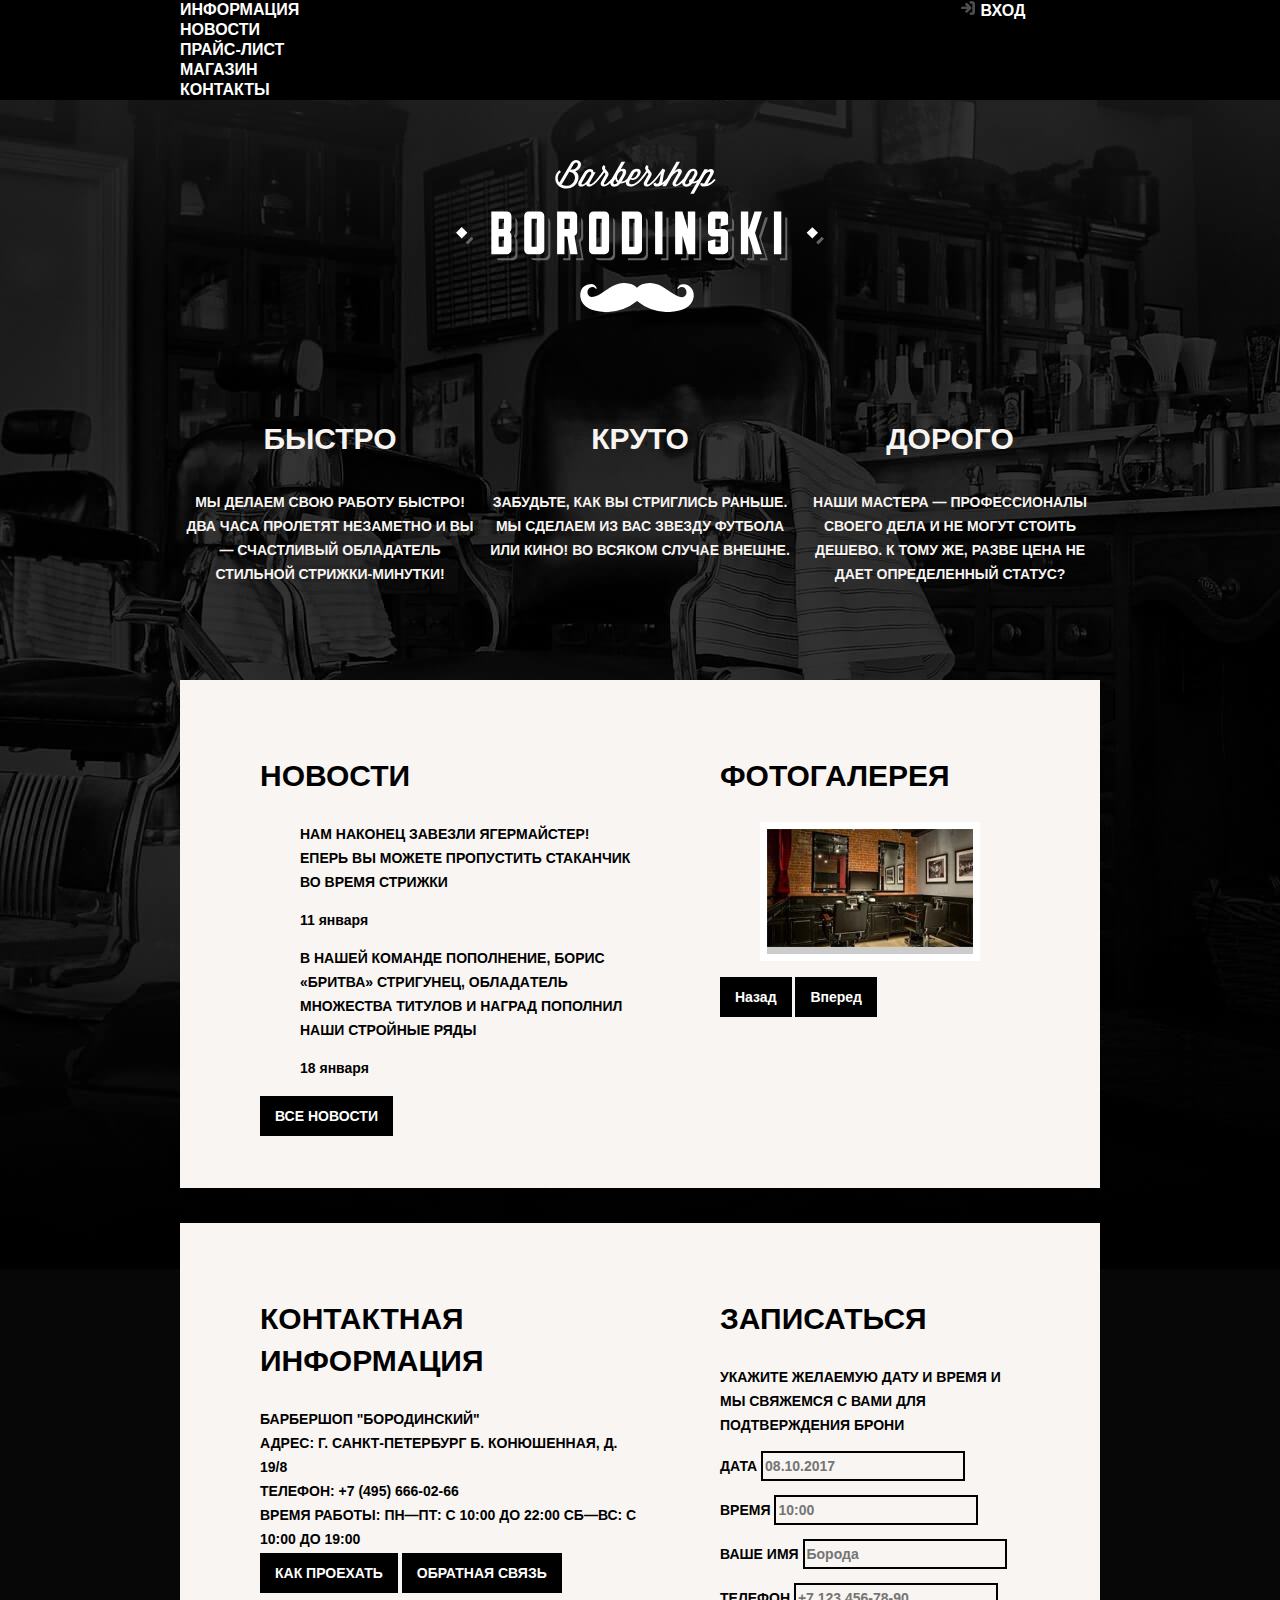
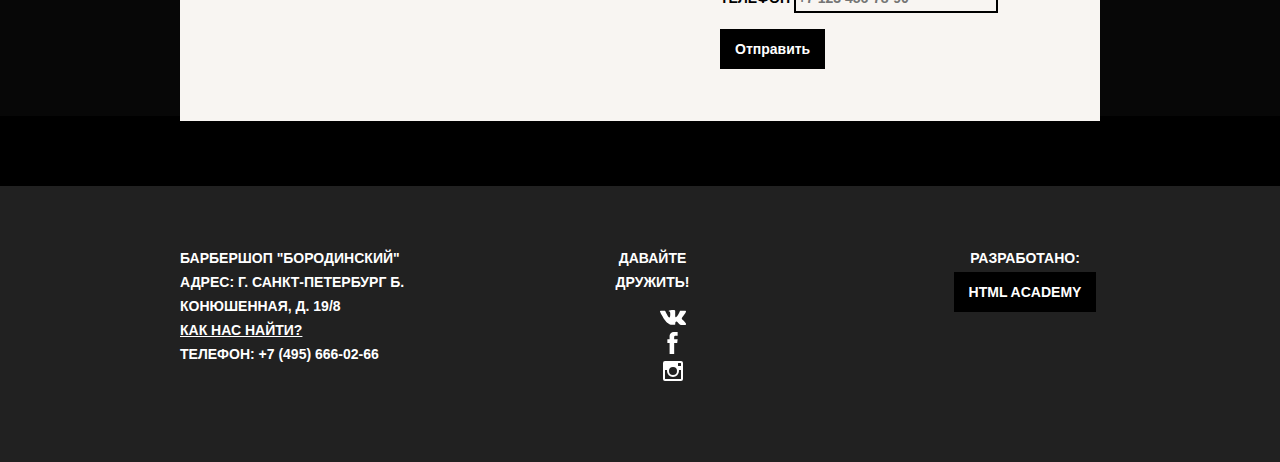
==== commit 7a1f284b: "Располагает элементы главной страницы проекта «Барбершоп» по сетке в соответствии с макетом" ====
--- a/index.html
+++ b/index.html
@@ -9,8 +9,10 @@
   <link rel="icon" type="image/png" sizes="16x16" href="img/icon-16.png">
   <link rel="apple-touch-icon" sizes="180x180" href="/apple-touch-icon.png">
   <link rel="manifest" href="/manifest.json">
+  <title>HTML Academy: Барбершоп</title>
   <link rel="preload" href="./fonts/pt-sans-narrow-regular.woff2" as="font" type="font/woff2" crossorigin="anonymous">
-  <title>HTML Academy: Барбершоп</title>
+  <link rel="preload" href="./fonts/pt-sans-narrow-700.woff2" as="font" type="font/woff2" crossorigin="anonymous">
+  <link rel="stylesheet" href="css/normalize.min.css">
   <link rel="stylesheet" href="css/style.css">
 </head>
 
@@ -54,52 +56,54 @@
   </div>
 
   <header class="page-header">
-    <div class="container">
+    <nav class="page-header__nav main-nav" aria-labelledby="nav-heading">
+      <h2 id="nav-heading" class="visually-hidden">Навигация по странице</h2>
+      <a class="page-header__logo logo">
+        <img src="img/index-logo.svg" width="368" height="153" alt="Барбершоп Бородинский">
+      </a>
       <div class="page-header__wrapper">
-        <nav class="page-header__nav main-nav" aria-labelledby="nav-heading">
-          <h2 id="nav-heading" class="visually-hidden">Навигация по странице</h2>
-          <a class="page-header__logo logo">
-            <img src="img/index-logo.svg" width="371" height="155" alt="Барбершоп Бородинский">
-          </a>
-          <ul class="main-nav__list" role="menu">
-            <li class="main-nav__item" role="menuitem">
-              <a class="main-nav__link" href="#">Информация</a>
-            </li>
-            <li class="main-nav__item" role="menuitem">
-              <a class="main-nav__link" href="#">Новости</a>
-            </li>
-            <li class="main-nav__item" role="menuitem">
-              <a class="main-nav__link" href="#">Прайс-лист</a>
-            </li>
-            <li class="main-nav__item" role="menuitem">
-              <a class="main-nav__link" href="catalog.html">Магазин</a>
-            </li>
-            <li class="main-nav__item" role="menuitem">
-              <a class="main-nav__link" href="#contacts">Контакты</a>
-            </li>
-          </ul>
-          <ul class="personal-area">
-            <li class="personal-area__item">
-              <a class="personal-area__link" href="#">
-                <svg role="img" aria-hidden="true" width="16" height="16">
-                  <use xlink:href="#icon-login" x="0" y="0"></use>
-                </svg>
-                Вход
-              </a>
-            </li>
-          </ul>
-        </nav>
-      </div>
-    </div>
+        <div class="container">
+          <div class="main-nav__wrapper">
+            <ul class="main-nav__list site-nav" role="menu">
+              <li class="site-nav__item" role="menuitem">
+                <a class="site-nav__link" href="#">Информация</a>
+              </li>
+              <li class="site-nav__item" role="menuitem">
+                <a class="site-nav__link" href="#">Новости</a>
+              </li>
+              <li class="site-nav__item" role="menuitem">
+                <a class="site-nav__link" href="#">Прайс-лист</a>
+              </li>
+              <li class="site-nav__item" role="menuitem">
+                <a class="site-nav__link" href="catalog.html">Магазин</a>
+              </li>
+              <li class="site-nav__item" role="menuitem">
+                <a class="site-nav__link" href="#contacts">Контакты</a>
+              </li>
+            </ul>
+            <ul class="main-nav__list user-nav">
+              <li class="user-nav__item">
+                <a class="user-nav__link" href="#">
+                  <svg role="img" aria-hidden="true" width="16" height="16">
+                    <use xlink:href="#icon-login" x="0" y="0"></use>
+                  </svg>
+                  Вход
+                </a>
+              </li>
+            </ul>
+          </div>
+        </div>
+      </div>
+    </nav>
   </header>
   <!-- /.page-header -->
 
   <main>
-    <h1 class="visually-hidden">Барбершоп Бородинский</h1>
-
-    <section class="advantages" aria-labelledby="advantages">
-      <h2 id="advantages" class="visually-hidden">Наши преимущества</h2>
-      <div class="container">
+    <div class="container">
+      <h1 class="visually-hidden">Барбершоп Бородинский</h1>
+
+      <section class="advantages" aria-labelledby="advantages">
+        <h2 id="advantages" class="visually-hidden">Наши преимущества</h2>
         <ul class="advantages__list">
           <li class="advantages__item">
             <h3 class="advantages__title">Быстро</h3>
@@ -117,27 +121,24 @@
               же, разве цена не дает определенный статус?</p>
           </li>
         </ul>
-      </div>
-    </section>
-    <!-- /.advantages -->
-
-    <div class="container">
+      </section>
+      <!-- /.advantages -->
+
       <div class="page-wrapper">
-
         <section class="section news" aria-labelledby="news">
           <h2 id="news" class="section__title">Новости</h2>
           <ul class="news__list">
             <li class="news__item">
-              <p class="news__description">Нам наконец завезли ягермайстер! еперь вы можете пропустить стаканчик во
+              <p class="section__description news__description">Нам наконец завезли ягермайстер! еперь вы можете
+                пропустить стаканчик во
                 время стрижки</p>
-              <!-- <date class="news__date" datetime="2020-01-11">11 января</date> -->
-              <span class="news__date">11 января</span>
+              <time class="news__date" datetime="2016-01-11">11 января</time>
             </li>
             <li class="news__item">
-              <p class="news__description">В нашей команде пополнение, борис «бритва» стригунец, обладaтель множества
+              <p class="section__description news__description">В нашей команде пополнение, борис «бритва» стригунец,
+                обладaтель множества
                 титулов и наград пополнил наши стройные ряды</p>
-              <!-- <date class="news__date" datetime="2020-01-18">18 января</date> -->
-              <span class="news__date">18 января</span>
+              <time class="news__date" datetime="2016-01-18">18 января</time>
             </li>
           </ul>
           <a class="btn" href="news.html">Все новости</a>
@@ -155,17 +156,78 @@
             </a>
           </figure>
           <div class="photo__buttons">
-            <button class="photo__btn photo__btn--previous btn" type="button">Назад</button>
-            <button class="photo__btn photo__btn--next btn" type="button">Вперед</button>
+            <button class="btn btn-res photo__btn" type="button">Назад</button>
+            <button class="btn btn-res photo__btn" type="button">Вперед</button>
           </div>
         </section>
         <!-- /.photo -->
 
       </div>
       <div class="page-wrapper">
-
         <section class="section contacts" aria-labelledby="contacts">
           <h2 id="contacts" class="section__title">Контактная информация</h2>
+          <div itemscope itemtype="http://schema.org/LocalBusiness" class="section__description">
+            <span itemprop="name" class="company">Барбершоп "Бородинский"</span>
+            <div itemprop="address" itemscope itemtype="http://schema.org/PostalAddress">
+              Адрес:
+              <span itemprop="addressLocality">г. Санкт-Петербург</span>
+              <span itemprop="streetAddress" class="street">б. Конюшенная, д. 19/8</span>
+            </div>
+            <div>Телефон: <span itemprop="telephone">+7 (495) 666-02-66</span></div>
+            <div>
+              Время работы:
+              <span itemprop="openingHours" content="Mo-Fr 10:00-22:00">Пн—Пт: с 10:00 до 22:00</span>
+              <span itemprop="openingHours" content="Sa-Su 10:00-19:00">Сб—Вс: с 10:00 до 19:00</span>
+            </div>
+          </div>
+          <div class="contacts__buttons">
+            <a class="contacts__btn contacts__btn--get-to btn" href="map.html">Как проехать</a>
+            <a class="contacts__btn contacts__btn--feedback btn" href="contacts.html">Обратная связь</a>
+          </div>
+        </section>
+        <!-- /.contacts -->
+
+        <section class="section sign-up" aria-labelledby="sign-up">
+          <h2 id="sign-up" class="section__title">Записаться</h2>
+          <p class="section__description sing-up__lead">Укажите желаемую дату и время и мы свяжемся с вами для
+            подтверждения брони</p>
+          <form class="sign-up__form sign-up-form" action="https://echo.htmlacademy.ru" method="post">
+            <div class="sign-up-form__row">
+              <p class="sign-up-form__col">
+                <label class="sign-up-form__label" for="date">Дата</label>
+                <input class="sign-up-form__input" type="text" name="date" id="date" placeholder="08.10.2017" required>
+              </p>
+              <p class="sign-up-form__col">
+                <label class="sign-up-form__label" for="time">Время</label>
+                <input class="sign-up-form__input" type="text" name="time" id="time" placeholder="10:00" required>
+              </p>
+            </div>
+            <div class="sign-up-form__row">
+              <p class="sign-up-form__col">
+                <label class="sign-up-form__label" for="name">Ваше имя</label>
+                <input class="sign-up-form__input" type="text" name="name" id="name" placeholder="Борода" required>
+              </p>
+              <p class="sign-up-form__col">
+                <label class="sign-up-form__label" for="phone">Телефон</label>
+                <input class="sign-up-form__input" type="tel" name="phone" id="phone" placeholder="+7 123 456-78-90"
+                  required>
+              </p>
+            </div>
+            <button class="btn btn-res sign-up-form__btn" type="submit">Отправить</button>
+          </form>
+        </section>
+        <!-- /.sign-up -->
+      </div>
+    </div>
+  </main>
+  <!-- /main -->
+
+  <footer class="page-footer">
+    <div class="container">
+      <div class="page-footer__wrapper">
+
+        <section class="page-footer__contacts footer-contacts" aria-labelledby="footer-contacts">
+          <h2 id="footer-contacts" class="visually-hidden">Контактная информация</h2>
           <div itemscope itemtype="http://schema.org/LocalBusiness">
             <span itemprop="name" class="company">Барбершоп "Бородинский"</span>
             <div itemprop="address" itemscope itemtype="http://schema.org/PostalAddress">
@@ -173,64 +235,7 @@
               <span itemprop="addressLocality">г. Санкт-Петербург</span>
               <span itemprop="streetAddress" class="street">б. Конюшенная, д. 19/8</span>
             </div>
-            <div>Телефон: <span itemprop="telephone">+7 (495) 666-02-66</span></div>
-            <div>
-              Время работы:
-              <span itemprop="openingHours" content="Mo-Fr 10:00-22:00">Пн—Пт: с 10:00 до 22:00</span>
-              <span itemprop="openingHours" content="Sa-Su 10:00-19:00">Сб—Вс: с 10:00 до 19:00</span>
-            </div>
-          </div>
-          <div class="contacts__buttons">
-            <a class="contacts__btn contacts__btn--get-to btn" href="map.html">Как проехать</a>
-            <a class="contacts__btn contacts__btn--feedback btn" href="contacts.html">Обратная связь</a>
-          </div>
-        </section>
-        <!-- /.contacts -->
-
-        <section class="section sign-up" aria-labelledby="sign-up">
-          <h2 id="sign-up" class="section__title">Записаться</h2>
-          <p class="sing-up__lead">Укажите желаемую дату и время и мы свяжемся с вами для подтверждения брони</p>
-          <form class="sign-up__form sign-up-form" action="https://echo.htmlacademy.ru" method="post">
-            <div class="sign-up-form__row">
-              <p class="sign-up-form__col">
-                <label class="sign-up-form__label" for="date">Дата</label>
-                <input type="text" name="date" id="date" placeholder="08.10.2017" required>
-              </p>
-              <p class="sign-up-form__col">
-                <label class="sign-up-form__label" for="time">Время</label>
-                <input type="text" name="time" id="time" placeholder="10:00" required>
-              </p>
-            </div>
-            <div class="sign-up-form__row">
-              <p class="sign-up-form__col">
-                <label class="sign-up-form__label" for="name">Ваше имя</label>
-                <input type="text" name="name" id="name" placeholder="Борода" required>
-              </p>
-              <p class="sign-up-form__col">
-                <label class="sign-up-form__label" for="phone">Телефон</label>
-                <input type="tel" name="phone" id="phone" placeholder="+7 123 456-78-90" required>
-              </p>
-            </div>
-            <button class="sign-up-form__btn" type="submit">Отправить</button>
-          </form>
-        </section>
-        <!-- /.sign-up -->
-
-      </div>
-    </div>
-
-  </main>
-  <!-- /main -->
-
-  <footer class="page-footer">
-    <div class="container">
-      <div class="page-footer__wrapper">
-
-        <section class="page-footer__contacts footer-contacts" aria-labelledby="footer-contacts">
-          <h2 id="footer-contacts" class="visually-hidden">Контактная информация</h2>
-          <div itemscope itemtype="http://schema.org/LocalBusiness">
-            <span itemprop="name" class="company">Барбершоп "Бородинский"</span>
-            <a href="map.html">Как нас найти?</a>
+            <a class="footer-contacts__link" href="map.html">Как нас найти?</a>
             <div>Телефон: <span itemprop="telephone">+7 (495) 666-02-66</span></div>
           </div>
         </section>
@@ -268,9 +273,8 @@
         <!-- /.social -->
 
         <section class="copyright" aria-labelledby="copyright">
-          <h2 id="copyright" class="visually-hidden">Правообладатель</h2>
-          <p>Разработано:</p>
-          <a href="https://htmlacademy.ru" lang="en">HTML Academy</a>
+          <h2 id="copyright" class="copyright__title">Разработано:</h2>
+          <a class="btn copyright-btn" href="https://htmlacademy.ru" lang="en">HTML Academy</a>
         </section>
         <!-- /.copyright -->
 
@@ -298,9 +302,13 @@
         </p>
         <a class="modal-form__link" href="#">Я забыл пароль!</a>
       </div>
-      <button class="modal-form__btn" type="submit">Войти</button>
+      <button class="btn btn-res modal-form__btn" type="submit">Войти</button>
     </form>
-    <button class="modal__close-btn" type="button">Закрыть</button>
+    <button class="btn btn-res modal__close-btn" type="button" aria-label="Закрыть">
+      <svg role="img" aria-hidden="true" width="12" height="12">
+        <use xlink:href="#icon-cross" x="0" y="0"></use>
+      </svg>
+    </button>
   </section>
   <!-- /.modal -->
 
@@ -310,7 +318,11 @@
       <img src="img/files/map-desktop@1x.png" width="780" height="560"
         alt="Офис компании по адресу ул. Большая Конюшенная 19/8, Санкт-Петербург">
     </p>
-    <button class="modal__close-btn" type="button">Закрыть</button>
+    <button class="btn btn-res modal__close-btn" type="button" aria-label="Закрыть">
+      <svg role="img" aria-hidden="true" width="12" height="12">
+        <use xlink:href="#icon-cross" x="0" y="0"></use>
+      </svg>
+    </button>
   </section>
   <!-- /.map -->
 
--- a/css/style.css
+++ b/css/style.css
@@ -1,15 +1,25 @@
 @font-face {
   font-family: "PT Sans Narrow";
+  font-weight: 400;
   font-style: normal;
-  font-weight: 400;
+
   font-display: swap;
   src: url("../fonts/pt-sans-narrow-regular.woff2") format("woff2"),
     url("../fonts/pt-sans-narrow-regular.woff") format("woff");
 }
 
+@font-face {
+  font-family: "PT Sans Narrow";
+  font-weight: 700;
+  font-style: bold;
+
+  font-display: swap;
+  src: url("../fonts/pt-sans-narrow-700.woff2") format("woff2"),
+    url("../fonts/pt-sans-narrow-700.woff") format("woff");
+}
+
 html {
   box-sizing: border-box;
-  font-size: 100%;
 }
 
 *,
@@ -19,18 +29,31 @@
 }
 
 body {
-  font-family: "PT Sans Narrow", "Arial", sans-serif;
-  font-weight: 400;
-  line-height: 1.5;
+  font-family: "PT Sans Narrow", Arial, sans-serif;
   font-size: 14px;
+  font-weight: 700;
+  line-height: 24px;
 
   min-width: 320px;
   height: 100%;
   margin: 0;
   padding: 0;
 
-  color: #000;
-  background-color: #fff;
+  text-transform: uppercase;
+
+  color: #fff;
+  background-color: #000;
+  background-image: url("../img/files/index-bg-desktop@1x.jpg");
+  background-repeat: no-repeat;
+  background-position: top center;
+}
+
+.page-inner {
+  color: #000;
+  background-color: #f9f6f3;
+  background-image: url("../img/bg-white.jpg");
+  background-repeat: repeat;
+  background-position: 0 0;
 }
 
 a {
@@ -61,3 +84,477 @@
 
   clip-path: inset(100%);
 }
+
+.container {
+  width: 940px;
+  margin: 0 auto;
+  padding: 0 10px;
+}
+
+.btn-res {
+  font: inherit;
+
+  padding: 0;
+
+  cursor: pointer;
+
+  color: inherit;
+  border: none;
+  background-color: transparent;
+}
+
+.btn {
+  display: inline-block;
+
+  margin: 2px 0;
+  padding: 0.5em 1em;
+
+  text-align: center;
+  text-decoration: none;
+
+  color: #fff;
+  border: 1px solid transparent;
+  border-radius: 0;
+  background-color: #000;
+}
+
+.btn:hover,
+.btn:focus,
+.btn:active {
+  background-color: #663d15;
+}
+
+.main-nav {
+  font-size: 16px;
+  line-height: 20px;
+
+  color: #fff;
+}
+
+.page-header {
+  margin-bottom: 75px;
+}
+
+.logo {
+  width: 368px;
+  height: 153px;
+
+  order: 2;
+}
+
+.main-nav {
+  display: flex;
+  flex-direction: column;
+
+  align-items: center;
+}
+
+.page-header__wrapper {
+  width: 100%;
+  margin-bottom: 60px;
+
+  background-color: #000;
+}
+
+.main-nav__wrapper {
+  display: flex;
+
+  justify-content: space-between;
+}
+
+.site-nav {
+  width: 620px;
+  margin: 0;
+  padding: 0;
+
+  list-style: none;
+}
+
+.user-nav {
+  width: 140px;
+  margin: 0;
+  padding: 0;
+
+  list-style: none;
+}
+
+.user-nav__link svg {
+  opacity: 0.3;
+
+  fill: #fff;
+}
+
+.site-nav__link,
+.user-nav__link {
+  color: #fff;
+}
+
+.site-nav__link:hover,
+.site-nav__link:focus,
+.user-nav__link:hover,
+.user-nav__link:focus {
+  background-color: #242424;
+}
+
+.advantages {
+  margin-bottom: 80px;
+
+  color: #f7f4f1;
+}
+
+.advantages__list {
+  display: flex;
+
+  margin: 0;
+  padding: 0;
+
+  list-style: none;
+
+  justify-content: space-between;
+}
+
+.advantages__item {
+  width: 300px;
+
+  text-align: center;
+}
+
+.advantages__title {
+  font-size: 30px;
+  line-height: 42px;
+}
+
+.page-wrapper {
+  display: flex;
+
+  margin-bottom: 35px;
+  padding: 50px 80px;
+
+  color: #000;
+  background-color: #f8f5f2;
+  background-image: url("../img/bg-white.jpg");
+  background-repeat: repeat;
+  background-position: 0 0;
+
+  justify-content: space-between;
+}
+
+.news {
+  width: 380px;
+}
+
+.section__title {
+  font-size: 30px;
+  line-height: 42px;
+}
+
+.news__list {
+  list-style: none;
+}
+
+.news__date {
+  text-transform: lowercase;
+}
+
+.photo {
+  width: 300px;
+}
+
+.photo__gallery {
+  border: 7px solid #fff;
+  background-color: #ccc;
+}
+
+.contacts {
+  width: 380px;
+}
+
+.sign-up {
+  width: 300px;
+}
+
+.sign-up-form__input {
+  font: inherit;
+
+  border: 2px solid #000;
+  background-color: transparent;
+}
+
+.sign-up-form__input:focus {
+  border-color: #663d15;
+}
+
+.catalog__title {
+  font-size: 30px;
+  line-height: 42px;
+}
+
+.breadcrumbs {
+  list-style: none;
+}
+
+.breadcrumbs__link {
+  color: #000;
+}
+
+.breadcrumbs__link:hover,
+.breadcrumbs__link:focus {
+  text-decoration: underline;
+}
+
+.breadcrumbs__item--active {
+  color: #aba9a7;
+}
+
+.search-form__fieldset {
+  border: none;
+}
+
+.search-form__legend {
+  font-size: 24px;
+  line-height: 30px;
+}
+
+.search-form__list {
+  line-height: 18px;
+
+  list-style: none;
+}
+
+input[type="radio"]:hover + label,
+input[type="radio"]:focus + label,
+input[type="checkbox"]:hover + label,
+input[type="checkbox"]:focus + label {
+  color: #663d15;
+}
+
+input[type="radio"]:disabled + label,
+input[type="checkbox"]:disabled + label {
+  opacity: 0.5;
+  color: #000;
+}
+
+.gallery__list {
+  list-style: none;
+}
+
+.gallery__item {
+  background-color: #f8f8f8;
+  box-shadow: 0 0 10px rgba(0, 0, 0, 0.1);
+}
+
+.gallery__item:hover {
+  box-shadow: 0 0 10px rgba(0, 0, 0, 0.2);
+}
+
+.product__link {
+  color: #000;
+}
+
+.product__title {
+  font-size: 14px;
+  line-height: 18px;
+}
+
+.product__category {
+  text-transform: none;
+}
+
+.product__price {
+  font-size: 14px;
+  line-height: 20px;
+
+  text-align: center;
+
+  background-color: #e5e5e5;
+}
+
+.product__buy-btn {
+  line-height: 20px;
+
+  color: #fff;
+}
+
+.pagination__list {
+  list-style: none;
+}
+
+.pagination__link {
+  color: #fff;
+  background-color: #000;
+}
+
+.pagination__link:hover,
+.pagination__link:focus,
+.pagination__link:active {
+  background-color: #663d15;
+}
+
+.pagination__item--active a {
+  color: #000;
+  background-color: #fff;
+}
+
+.pagination__item--active a:hover,
+.pagination__item--active a:focus,
+.pagination__item--active a:active {
+  color: #000;
+  background-color: #fff;
+}
+
+.photos__list {
+  list-style: none;
+}
+
+.photos__item {
+  box-shadow: 0 0 10px 2px rgba(0, 0, 0, 0.1);
+}
+
+.photos__description {
+  box-shadow: 0 0 10px 2px rgba(0, 0, 0, 0.1);
+}
+
+.info__vendor-code {
+  text-align: right;
+
+  color: #aeaeae;
+}
+
+.info__price {
+  line-height: 20px;
+
+  text-align: center;
+
+  background-color: #e5e5e5;
+}
+
+.composition__title {
+  font-size: 24px;
+  line-height: 30px;
+}
+
+.composition__list {
+  list-style: none;
+}
+
+.page-footer {
+  margin-top: 65px;
+  padding: 60px 0;
+
+  color: #fff;
+  background-color: #212121;
+  background-image: url("../img/bg-dark.jpg");
+  background-repeat: repeat;
+  background-position: 0 0;
+}
+
+.page-footer__wrapper {
+  display: flex;
+}
+
+.footer-contacts {
+  width: 320px;
+  margin-right: 80px;
+}
+
+.footer-contacts__link {
+  text-decoration: underline;
+
+  color: #fff;
+}
+
+.footer-contacts__link:hover,
+.footer-contacts__link:focus {
+  text-decoration: none;
+}
+
+.social {
+  width: 145px;
+
+  text-align: center;
+}
+
+.social__list {
+  list-style: none;
+}
+
+.social__link svg {
+  fill: #fff;
+}
+
+.copyright {
+  width: 150px;
+  margin-left: auto;
+
+  text-align: center;
+}
+
+.copyright__title {
+  font-size: 14px;
+
+  margin: 0;
+}
+
+.copyright-btn:hover,
+.copyright-btn:focus {
+  color: #000;
+  background-color: #fff;
+}
+
+.modal--login {
+  display: none;
+
+  color: #000;
+  background-color: #f8f3f0;
+  background-image: url("../img/bg-white.jpg");
+  background-repeat: repeat;
+  background-position: 0 0;
+}
+
+.modal__title {
+  font-size: 30px;
+  line-height: 42px;
+}
+
+.modal-form__link {
+  text-decoration: underline;
+
+  color: #000;
+}
+
+.modal--map {
+  display: none;
+
+  background-color: #e9e5dc;
+}
+
+.modal-form input[type="email"],
+.modal-form input[type="password"] {
+  font: inherit;
+
+  text-transform: uppercase;
+
+  color: #000;
+  border: 2px solid #000;
+  background-color: #f9f6f3;
+}
+
+.modal-form input:focus {
+  border-color: #663d15;
+}
+
+.modal-form__label:hover,
+.modal-form__label:focus {
+  color: #663d15;
+}
+
+.modal-form__link {
+  text-decoration: underline;
+
+  color: #000;
+}
+
+.modal-form__link:hover,
+.modal-form__link:focus {
+  text-decoration: none;
+}
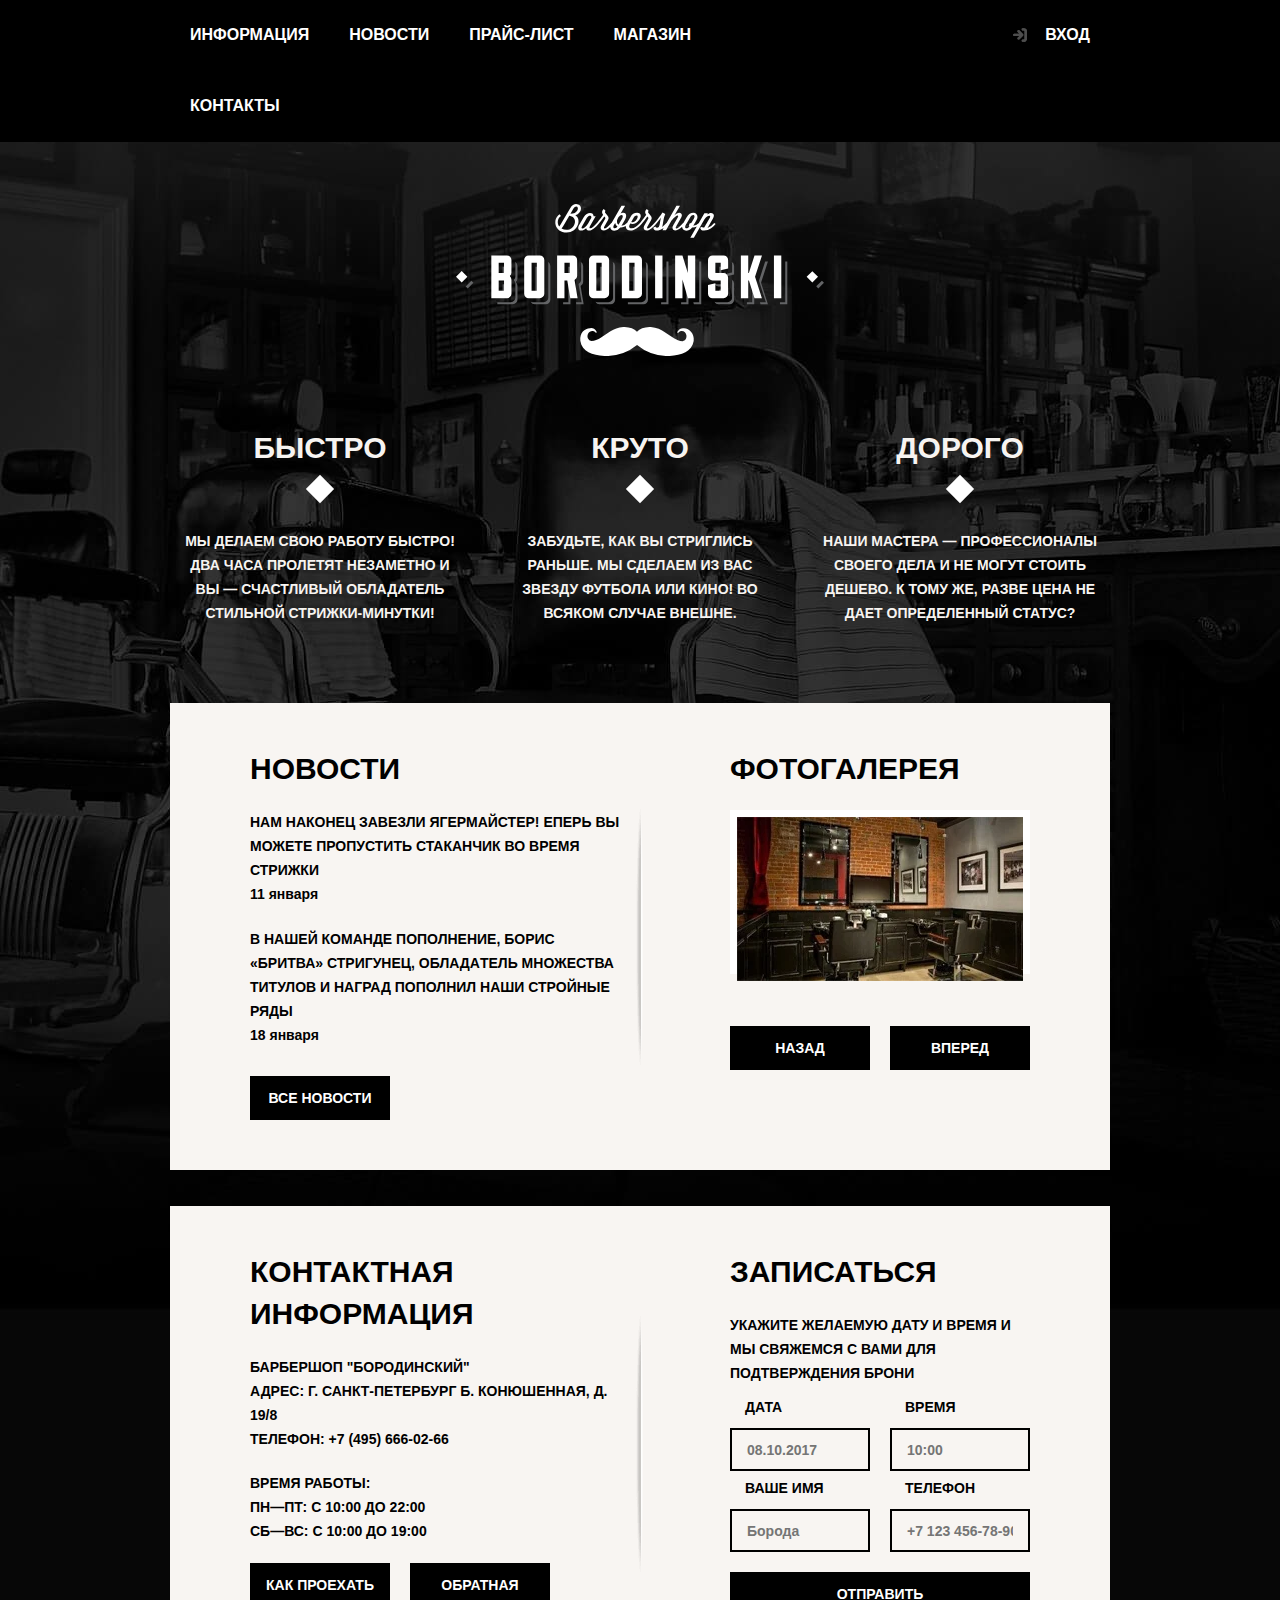
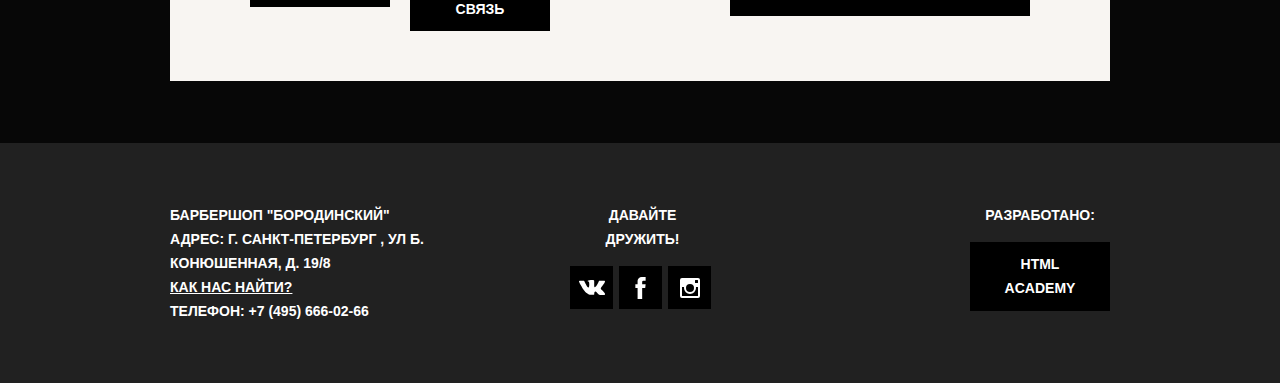
==== commit fc93024a: "Добавляет стилизацию декоративных элементов главной страницы проекта «Барбершоп»" ====
--- a/index.html
+++ b/index.html
@@ -129,35 +129,35 @@
           <h2 id="news" class="section__title">Новости</h2>
           <ul class="news__list">
             <li class="news__item">
-              <p class="section__description news__description">Нам наконец завезли ягермайстер! еперь вы можете
+              <p class="news__description">Нам наконец завезли ягермайстер! еперь вы можете
                 пропустить стаканчик во
                 время стрижки</p>
               <time class="news__date" datetime="2016-01-11">11 января</time>
             </li>
             <li class="news__item">
-              <p class="section__description news__description">В нашей команде пополнение, борис «бритва» стригунец,
+              <p class="news__description">В нашей команде пополнение, борис «бритва» стригунец,
                 обладaтель множества
                 титулов и наград пополнил наши стройные ряды</p>
               <time class="news__date" datetime="2016-01-18">18 января</time>
             </li>
           </ul>
-          <a class="btn" href="news.html">Все новости</a>
+          <a class="btn news__btn" href="news.html">Все новости</a>
         </section>
         <!-- /.news -->
 
         <section class="section photo" aria-labelledby="photo">
           <h2 id="photo" class="section__title">Фотогалерея</h2>
-          <figure class="photo__gallery">
-            <a href="#">
-              <picture>
-                <source type="image/webp" srcset="img/files/index-gallery-1@1x.webp 1x">
-                <img src="img/files/index-gallery-1@1x.jpg" width="286" height="164" alt="Интерьер">
-              </picture>
-            </a>
-          </figure>
-          <div class="photo__buttons">
-            <button class="btn btn-res photo__btn" type="button">Назад</button>
-            <button class="btn btn-res photo__btn" type="button">Вперед</button>
+          <div class="photo__wrapper">
+            <figure class="photo__gallery">
+              <a href="#">
+                <picture>
+                  <source type="image/webp" srcset="img/files/index-gallery-1@1x.webp 1x">
+                  <img src="img/files/index-gallery-1@1x.jpg" width="286" height="164" alt="Интерьер">
+                </picture>
+              </a>
+            </figure>
+            <button class="btn btn-res photo__btn photo__btn--prev" type="button">Назад</button>
+            <button class="btn btn-res photo__btn photo__btn--next" type="button">Вперед</button>
           </div>
         </section>
         <!-- /.photo -->
@@ -167,17 +167,19 @@
         <section class="section contacts" aria-labelledby="contacts">
           <h2 id="contacts" class="section__title">Контактная информация</h2>
           <div itemscope itemtype="http://schema.org/LocalBusiness" class="section__description">
-            <span itemprop="name" class="company">Барбершоп "Бородинский"</span>
-            <div itemprop="address" itemscope itemtype="http://schema.org/PostalAddress">
-              Адрес:
-              <span itemprop="addressLocality">г. Санкт-Петербург</span>
-              <span itemprop="streetAddress" class="street">б. Конюшенная, д. 19/8</span>
+            <div class="contacts__item">
+              <span itemprop="name" class="company">Барбершоп "Бородинский"</span>
+              <div itemprop="address" itemscope itemtype="http://schema.org/PostalAddress">
+                Адрес:
+                <span itemprop="addressLocality">г. Санкт-Петербург</span>
+                <span itemprop="streetAddress" class="street">б. Конюшенная, д. 19/8</span>
+              </div>
+              <div>Телефон: <span itemprop="telephone">+7 (495) 666-02-66</span></div>
             </div>
-            <div>Телефон: <span itemprop="telephone">+7 (495) 666-02-66</span></div>
-            <div>
+            <div class="contacts__item">
               Время работы:
-              <span itemprop="openingHours" content="Mo-Fr 10:00-22:00">Пн—Пт: с 10:00 до 22:00</span>
-              <span itemprop="openingHours" content="Sa-Su 10:00-19:00">Сб—Вс: с 10:00 до 19:00</span>
+              <p itemprop="openingHours" content="Mo-Fr 10:00-22:00">Пн—Пт: с 10:00 до 22:00</p>
+              <p itemprop="openingHours" content="Sa-Su 10:00-19:00">Сб—Вс: с 10:00 до 19:00</p>
             </div>
           </div>
           <div class="contacts__buttons">
@@ -189,30 +191,26 @@
 
         <section class="section sign-up" aria-labelledby="sign-up">
           <h2 id="sign-up" class="section__title">Записаться</h2>
-          <p class="section__description sing-up__lead">Укажите желаемую дату и время и мы свяжемся с вами для
+          <p class="sing-up__lead">Укажите желаемую дату и время и мы свяжемся с вами для
             подтверждения брони</p>
           <form class="sign-up__form sign-up-form" action="https://echo.htmlacademy.ru" method="post">
-            <div class="sign-up-form__row">
-              <p class="sign-up-form__col">
-                <label class="sign-up-form__label" for="date">Дата</label>
-                <input class="sign-up-form__input" type="text" name="date" id="date" placeholder="08.10.2017" required>
-              </p>
-              <p class="sign-up-form__col">
-                <label class="sign-up-form__label" for="time">Время</label>
-                <input class="sign-up-form__input" type="text" name="time" id="time" placeholder="10:00" required>
-              </p>
-            </div>
-            <div class="sign-up-form__row">
-              <p class="sign-up-form__col">
-                <label class="sign-up-form__label" for="name">Ваше имя</label>
-                <input class="sign-up-form__input" type="text" name="name" id="name" placeholder="Борода" required>
-              </p>
-              <p class="sign-up-form__col">
-                <label class="sign-up-form__label" for="phone">Телефон</label>
-                <input class="sign-up-form__input" type="tel" name="phone" id="phone" placeholder="+7 123 456-78-90"
-                  required>
-              </p>
-            </div>
+            <p class="sign-up-form__col">
+              <label class="sign-up-form__label" for="date">Дата</label>
+              <input class="sign-up-form__input" type="text" name="date" id="date" placeholder="08.10.2017" required>
+            </p>
+            <p class="sign-up-form__col">
+              <label class="sign-up-form__label" for="time">Время</label>
+              <input class="sign-up-form__input" type="text" name="time" id="time" placeholder="10:00" required>
+            </p>
+            <p class="sign-up-form__col">
+              <label class="sign-up-form__label" for="name">Ваше имя</label>
+              <input class="sign-up-form__input" type="text" name="name" id="name" placeholder="Борода" required>
+            </p>
+            <p class="sign-up-form__col">
+              <label class="sign-up-form__label" for="phone">Телефон</label>
+              <input class="sign-up-form__input" type="tel" name="phone" id="phone" placeholder="+7 123 456-78-90"
+                required>
+            </p>
             <button class="btn btn-res sign-up-form__btn" type="submit">Отправить</button>
           </form>
         </section>
@@ -233,7 +231,8 @@
             <div itemprop="address" itemscope itemtype="http://schema.org/PostalAddress">
               Адрес:
               <span itemprop="addressLocality">г. Санкт-Петербург</span>
-              <span itemprop="streetAddress" class="street">б. Конюшенная, д. 19/8</span>
+              <span>, </span>
+              <span itemprop="streetAddress" class="street">ул б. Конюшенная, д. 19/8</span>
             </div>
             <a class="footer-contacts__link" href="map.html">Как нас найти?</a>
             <div>Телефон: <span itemprop="telephone">+7 (495) 666-02-66</span></div>
--- a/css/style.css
+++ b/css/style.css
@@ -14,8 +14,7 @@
   font-style: bold;
 
   font-display: swap;
-  src: url("../fonts/pt-sans-narrow-700.woff2") format("woff2"),
-    url("../fonts/pt-sans-narrow-700.woff") format("woff");
+  src: url("../fonts/pt-sans-narrow-700.woff2") format("woff2"), url("../fonts/pt-sans-narrow-700.woff") format("woff");
 }
 
 html {
@@ -45,10 +44,10 @@
   background-color: #000;
   background-image: url("../img/files/index-bg-desktop@1x.jpg");
   background-repeat: no-repeat;
-  background-position: top center;
-}
-
-.page-inner {
+  background-position: top 40px center;
+}
+
+.inner-page {
   color: #000;
   background-color: #f9f6f3;
   background-image: url("../img/bg-white.jpg");
@@ -67,26 +66,26 @@
   pointer-events: none;
 }
 
-.visually-hidden:not(:focus):not(:active) {
+.visually-hidden:not(:focus):not(:active),
+input[type="checkbox"].visually-hidden,
+input[type="radio"].visually-hidden {
   position: absolute;
-
-  overflow: hidden;
-  clip: rect(0, 0, 0, 0);
 
   width: 1px;
   height: 1px;
   margin: -1px;
+  border: 0;
   padding: 0;
 
   white-space: nowrap;
 
-  border: 0;
-
   clip-path: inset(100%);
+  clip: rect(0 0 0 0);
+  overflow: hidden;
 }
 
 .container {
-  width: 940px;
+  width: 960px;
   margin: 0 auto;
   padding: 0 10px;
 }
@@ -104,10 +103,9 @@
 }
 
 .btn {
-  display: inline-block;
-
-  margin: 2px 0;
-  padding: 0.5em 1em;
+  display: block;
+
+  padding: 0.65em 1em;
 
   text-align: center;
   text-decoration: none;
@@ -116,6 +114,8 @@
   border: 1px solid transparent;
   border-radius: 0;
   background-color: #000;
+  text-transform: uppercase;
+  overflow: hidden;
 }
 
 .btn:hover,
@@ -124,6 +124,13 @@
   background-color: #663d15;
 }
 
+.btn.disabled,
+.btn:disabled {
+  cursor: default;
+  opacity: 0.5;
+  background-color: #000000;
+}
+
 .main-nav {
   font-size: 16px;
   line-height: 20px;
@@ -132,7 +139,13 @@
 }
 
 .page-header {
-  margin-bottom: 75px;
+  margin-bottom: 70px;
+}
+
+.inner-page .page-header {
+  margin-bottom: 50px;
+
+  background-color: #000;
 }
 
 .logo {
@@ -142,6 +155,14 @@
   order: 2;
 }
 
+.inner-page .logo {
+  width: 111px;
+  height: 24px;
+  padding: 23px 20px;
+
+  order: 0;
+}
+
 .main-nav {
   display: flex;
   flex-direction: column;
@@ -151,7 +172,7 @@
 
 .page-header__wrapper {
   width: 100%;
-  margin-bottom: 60px;
+  margin-bottom: 62px;
 
   background-color: #000;
 }
@@ -163,6 +184,11 @@
 }
 
 .site-nav {
+  display: flex;
+  flex-direction: row;
+  justify-content: flex-start;
+  align-items: center;
+  flex-wrap: wrap;
   width: 620px;
   margin: 0;
   padding: 0;
@@ -171,22 +197,22 @@
 }
 
 .user-nav {
-  width: 140px;
-  margin: 0;
-  padding: 0;
-
-  list-style: none;
-}
-
-.user-nav__link svg {
-  opacity: 0.3;
-
-  fill: #fff;
+  max-width: 140px;
+  margin: 0;
+  padding: 0;
+
+  list-style: none;
+}
+
+.inner-page .user-nav {
+  margin-left: auto;
 }
 
 .site-nav__link,
 .user-nav__link {
+  display: block;
   color: #fff;
+  padding: 25px 20px 26px;
 }
 
 .site-nav__link:hover,
@@ -196,8 +222,28 @@
   background-color: #242424;
 }
 
+.user-nav__link {
+  padding-left: 50px;
+  position: relative;
+}
+
+.user-nav__link svg {
+  position: absolute;
+  left: 17px;
+  top: 27px;
+  opacity: 0.3;
+
+  fill: #fff;
+}
+
+.user-nav__link:hover svg,
+.user-nav__link:focus svg,
+.user-nav__link:active svg {
+  opacity: 1;
+}
+
 .advantages {
-  margin-bottom: 80px;
+  margin-bottom: 78px;
 
   color: #f7f4f1;
 }
@@ -220,21 +266,44 @@
 }
 
 .advantages__title {
+  position: relative;
   font-size: 30px;
   line-height: 42px;
+  margin: 0;
+  margin-bottom: 60px;
+}
+
+.advantages__title::after {
+  content: "";
+
+  position: absolute;
+  bottom: -30px;
+  left: 50%;
+
+  width: 20px;
+  height: 20px;
+  margin-left: -10px;
+
+  background-color: #ffffff;
+
+  transform: rotate(45deg);
+}
+
+.advantages__description {
+  margin: 0 10px;
 }
 
 .page-wrapper {
   display: flex;
 
-  margin-bottom: 35px;
-  padding: 50px 80px;
+  margin-bottom: 36px;
+  padding: 45px 80px 50px;
 
   color: #000;
   background-color: #f8f5f2;
-  background-image: url("../img/bg-white.jpg");
-  background-repeat: repeat;
-  background-position: 0 0;
+  background-image: url("../img/line.png"), url("../img/bg-white.jpg");
+  background-position: center, 0 0;
+  background-repeat: no-repeat, repeat;
 
   justify-content: space-between;
 }
@@ -244,36 +313,143 @@
 }
 
 .section__title {
+  margin: 0;
+  margin-bottom: 20px;
   font-size: 30px;
   line-height: 42px;
 }
 
 .news__list {
   list-style: none;
+  margin: 0;
+  margin-bottom: 25px;
+  padding: 0;
+}
+
+.news__item {
+  margin-bottom: 21px;
+}
+
+.news__item:last-child {
+  margin-bottom: 29px;
+}
+
+.news__description {
+  margin: 0;
 }
 
 .news__date {
   text-transform: lowercase;
 }
 
+.news__btn {
+  width: 140px;
+  margin-right: 10px;
+  margin-bottom: 10px;
+}
+
+.news__btn:last-child {
+  margin-right: 0;
+  margin-bottom: 0;
+}
+
 .photo {
   width: 300px;
+}
+
+.photo__wrapper {
+  position: relative;
+  height: 260px;
 }
 
 .photo__gallery {
   border: 7px solid #fff;
   background-color: #ccc;
+  height: 164px;
+  margin: 0;
+}
+
+.photo__gallery img {
+  width: 286px;
+  height: 164px;
+}
+
+.photo__btn {
+  width: 140px;
+  margin: 0;
+  position: absolute;
+  bottom: 0;
+}
+
+.photo__btn--prev {
+  left: 0;
+}
+
+.photo__btn--next {
+  right: 0;
 }
 
 .contacts {
   width: 380px;
 }
 
+.contacts__item {
+  margin-bottom: 20px;
+}
+
+.contacts__item p {
+  margin: 0;
+}
+
+.contacts__buttons {
+  display: flex;
+  align-items: flex-start;
+}
+
+.contacts__btn {
+  width: 140px;
+  margin-right: 20px;
+  margin-bottom: 20px;
+}
+
+.contacts__btn:last-child {
+  margin-right: 0;
+  margin-bottom: 0;
+}
+
 .sign-up {
   width: 300px;
 }
 
+.sign-up-form {
+  display: flex;
+  flex-wrap: wrap;
+  justify-content: space-between;
+}
+
+.sing-up__lead {
+  margin: 0;
+  margin-bottom: 10px;
+}
+
+.sign-up-form__col {
+  margin: 0;
+  width: 140px;
+  margin-bottom: 5px;
+}
+
+.sign-up-form__label {
+  display: block;
+  margin-bottom: 9px;
+  margin-left: 15px;
+}
+
 .sign-up-form__input {
+  width: 140px;
+  padding-top: 8px;
+  padding-left: 15px;
+  padding-right: 15px;
+  padding-bottom: 7px;
   font: inherit;
 
   border: 2px solid #000;
@@ -284,12 +460,30 @@
   border-color: #663d15;
 }
 
-.catalog__title {
+.sign-up-form__btn {
+  width: 100%;
+  margin-bottom: 10px;
+  margin-top: 15px;
+}
+
+.sign-up-form__btn:last-child {
+  margin-bottom: 0;
+}
+
+.page-title {
   font-size: 30px;
   line-height: 42px;
+
+  margin: 0;
+  margin-bottom: 15px;
+  padding: 0;
 }
 
 .breadcrumbs {
+  margin: 0;
+  margin-bottom: 50px;
+  padding: 0;
+
   list-style: none;
 }
 
@@ -304,6 +498,16 @@
 
 .breadcrumbs__item--active {
   color: #aba9a7;
+}
+
+.goods {
+  display: flex;
+
+  justify-content: space-between;
+}
+
+.search-form {
+  width: 180px;
 }
 
 .search-form__fieldset {
@@ -334,16 +538,39 @@
   color: #000;
 }
 
+.gallery {
+  width: 700px;
+}
+
 .gallery__list {
-  list-style: none;
+  display: flex;
+
+  margin: 0;
+  margin-bottom: 25px;
+  padding: 0;
+
+  list-style: none;
+
+  flex-wrap: wrap;
 }
 
 .gallery__item {
+  margin-right: 20px;
+  margin-bottom: 20px;
+}
+
+.gallery__item:nth-child(3n) {
+  margin-right: 0;
+}
+
+.product {
+  width: 220px;
+
   background-color: #f8f8f8;
   box-shadow: 0 0 10px rgba(0, 0, 0, 0.1);
 }
 
-.gallery__item:hover {
+.product:hover {
   box-shadow: 0 0 10px rgba(0, 0, 0, 0.2);
 }
 
@@ -376,6 +603,9 @@
 }
 
 .pagination__list {
+  margin: 0;
+  padding: 0;
+
   list-style: none;
 }
 
@@ -402,6 +632,10 @@
   background-color: #fff;
 }
 
+.photos {
+  width: 460px;
+}
+
 .photos__list {
   list-style: none;
 }
@@ -412,6 +646,10 @@
 
 .photos__description {
   box-shadow: 0 0 10px 2px rgba(0, 0, 0, 0.1);
+}
+
+.info {
+  width: 390px;
 }
 
 .info__vendor-code {
@@ -438,7 +676,7 @@
 }
 
 .page-footer {
-  margin-top: 65px;
+  margin-top: 62px;
   padding: 60px 0;
 
   color: #fff;
@@ -448,6 +686,10 @@
   background-position: 0 0;
 }
 
+.inner-page .page-footer {
+  margin-top: 45px;
+}
+
 .page-footer__wrapper {
   display: flex;
 }
@@ -474,16 +716,47 @@
   text-align: center;
 }
 
+.social__lead {
+  display: block;
+  margin-bottom: 15px;
+}
+
 .social__list {
   list-style: none;
+  padding: 0;
+  margin: 0;
+  display: flex;
+  width: 141px;
+  flex-wrap: wrap;
+  justify-content: space-between;
+}
+
+.social__link {
+  display: flex;
+  align-items: center;
+  justify-content: center;
+  width: 43px;
+  height: 43px;
+
+  background-color: #000000;
 }
 
 .social__link svg {
   fill: #fff;
 }
 
+.social__link:hover,
+.social__link:focus {
+  background-color: #ffffff;
+}
+
+.social__link:hover svg,
+.social__link:focus svg {
+  fill: #000000;
+}
+
 .copyright {
-  width: 150px;
+  max-width: 150px;
   margin-left: auto;
 
   text-align: center;
@@ -493,12 +766,18 @@
   font-size: 14px;
 
   margin: 0;
+  margin-bottom: 15px;
+}
+
+.copyright-btn {
+  width: 140px;
 }
 
 .copyright-btn:hover,
 .copyright-btn:focus {
   color: #000;
   background-color: #fff;
+  margin-right: 0;
 }
 
 .modal--login {
